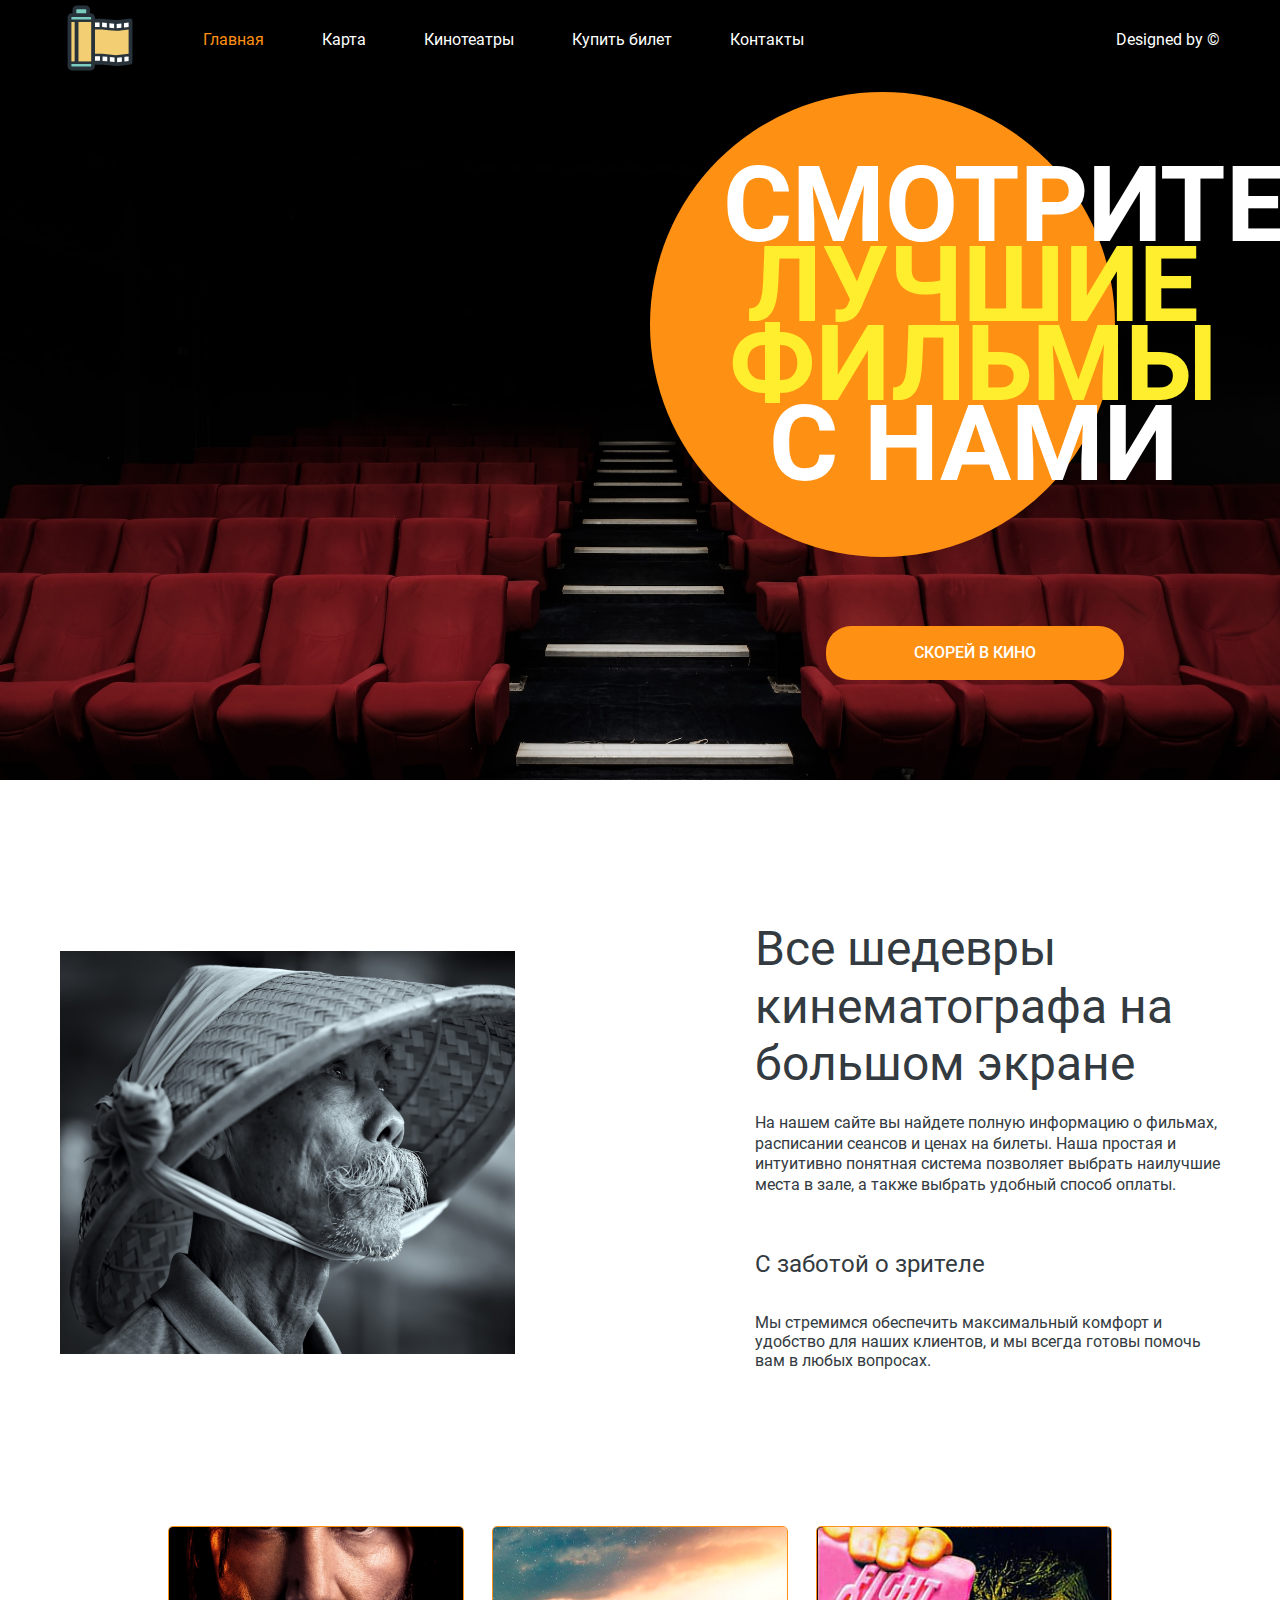
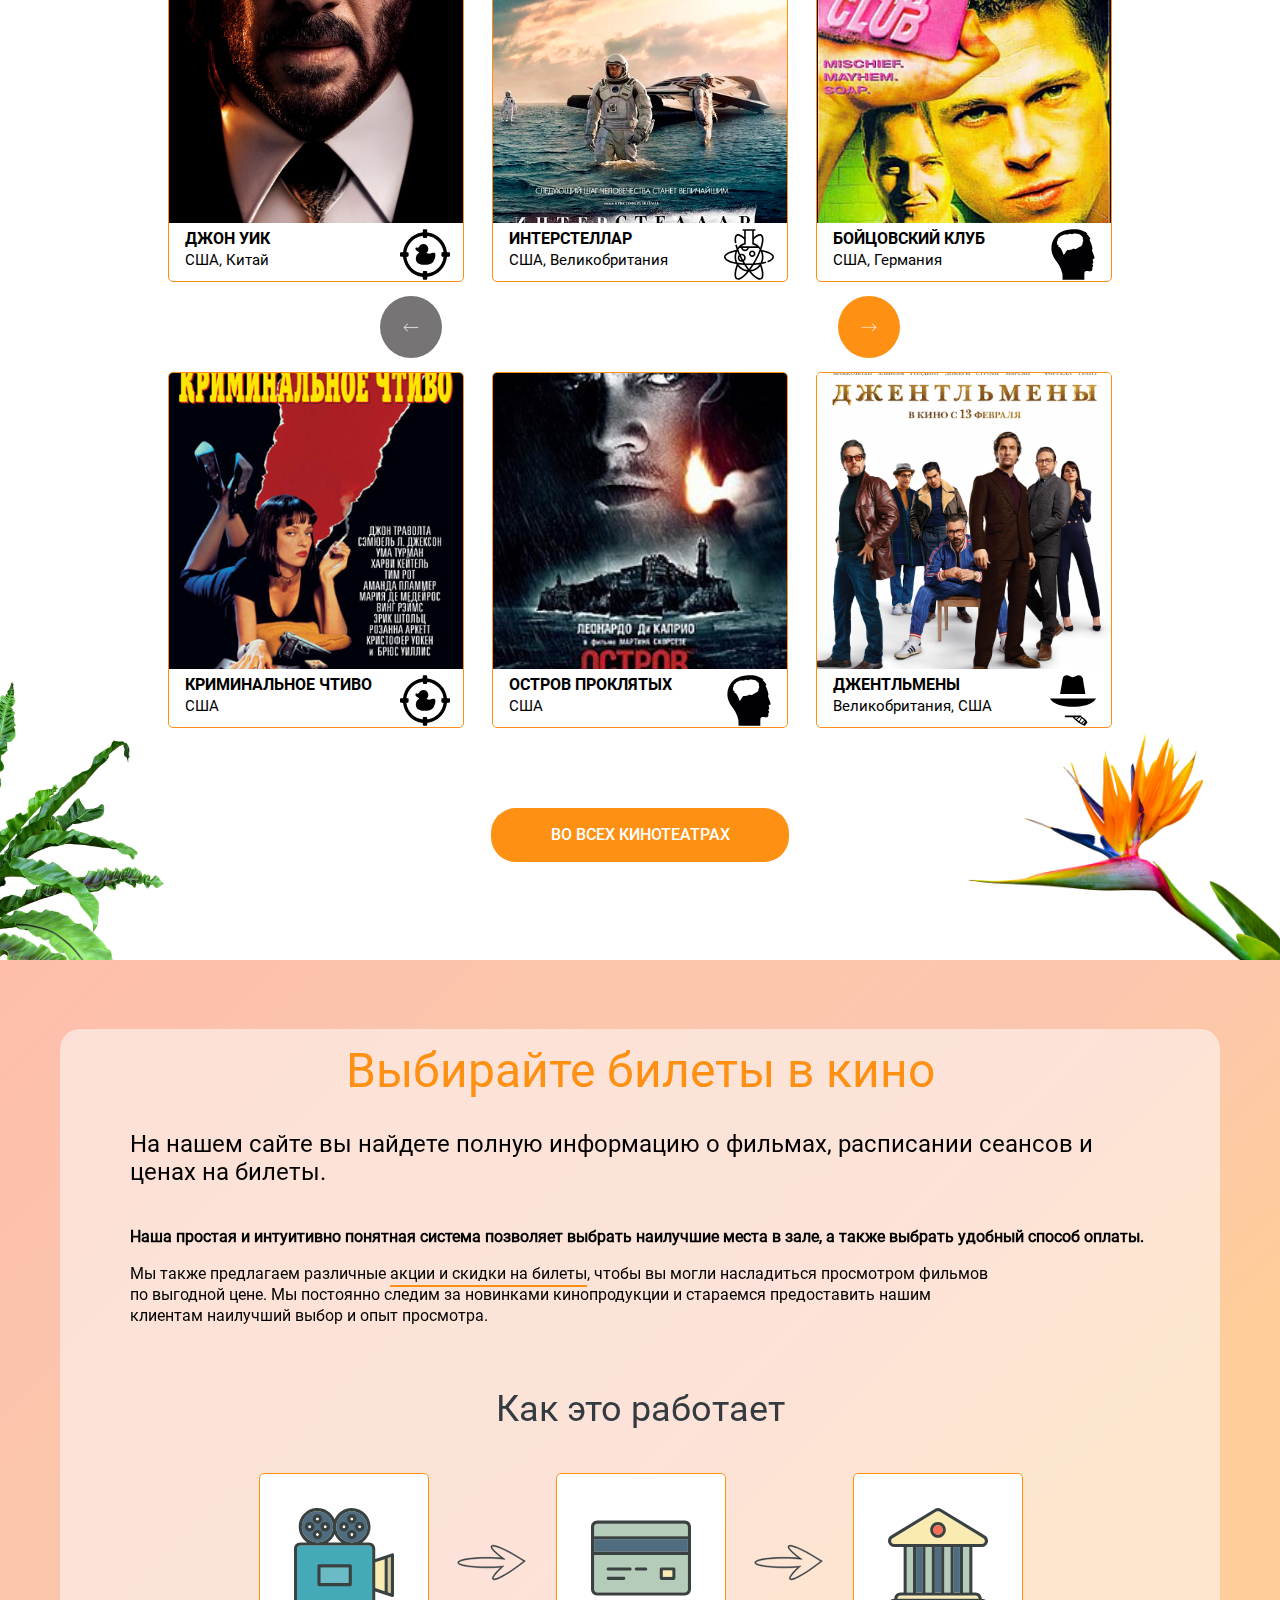
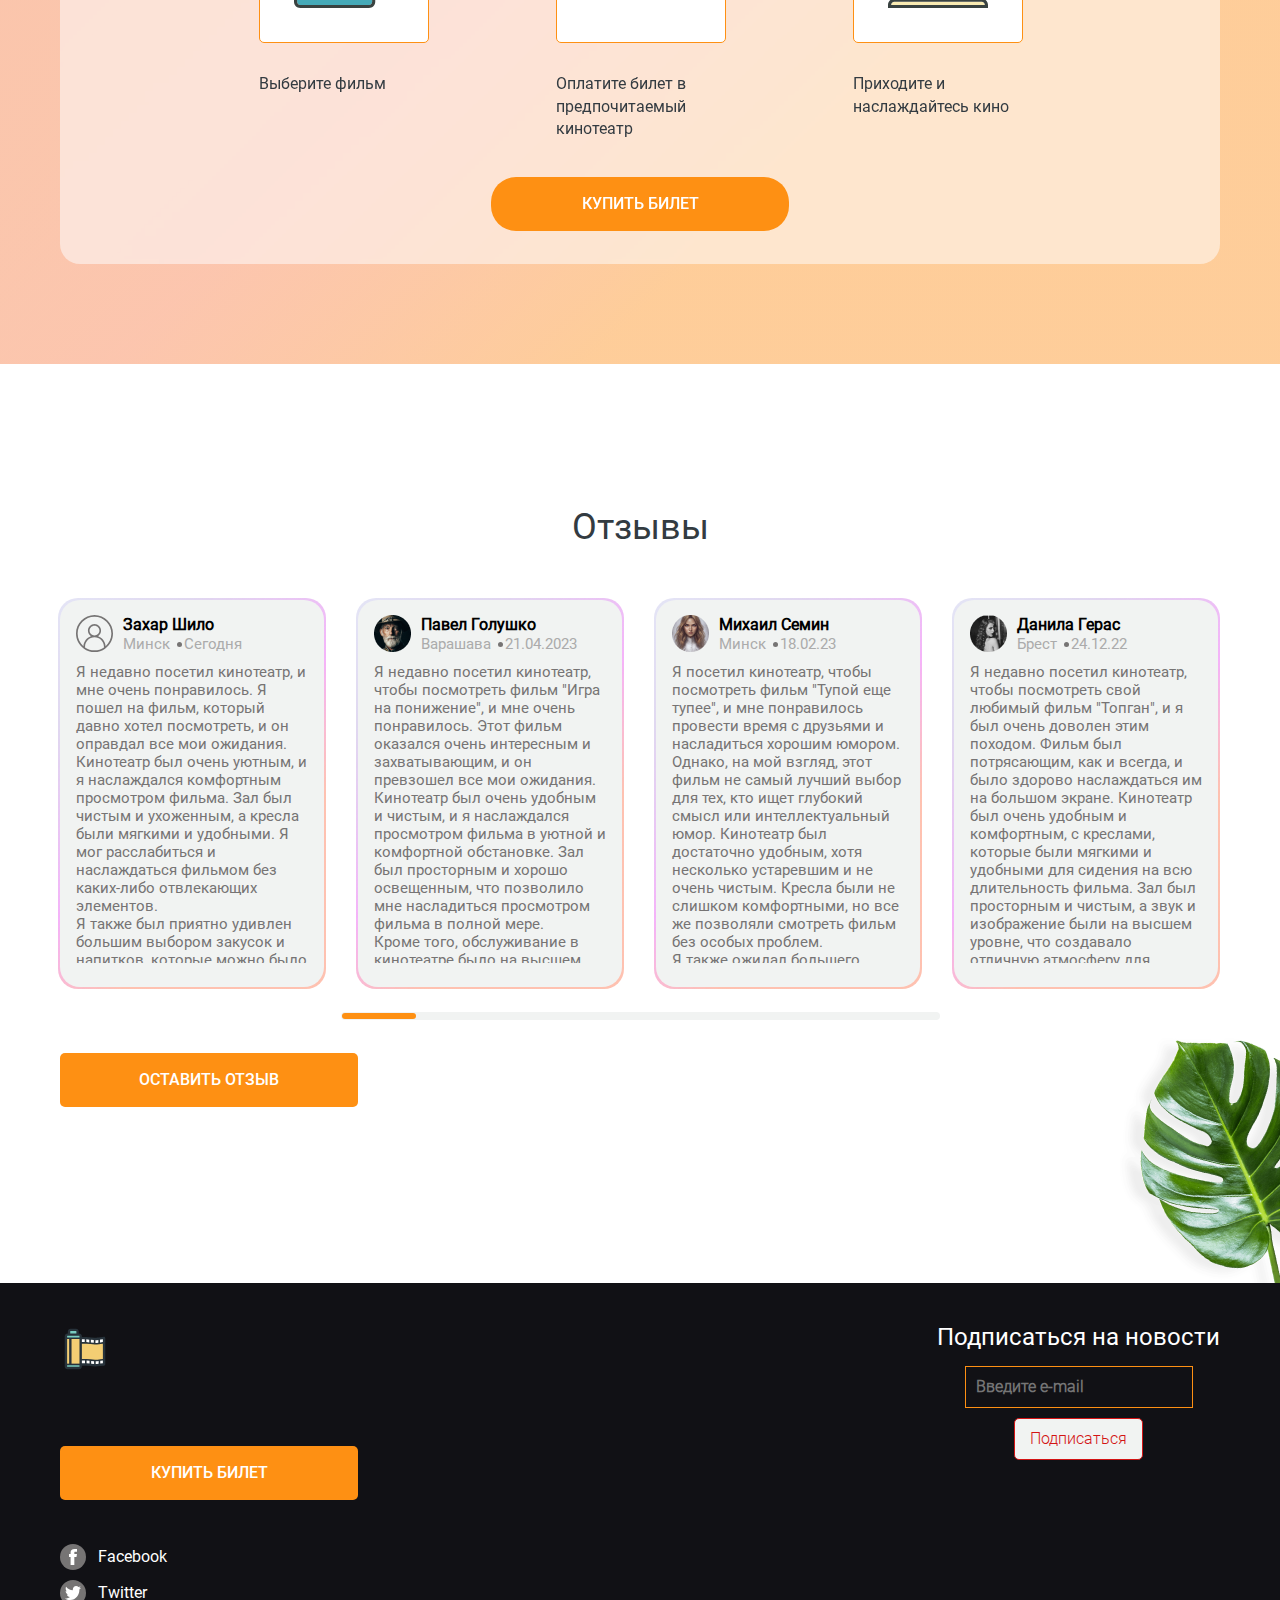
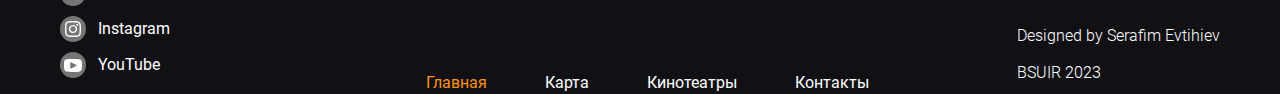
==== pages/main/index.html @ db84a5e9 "new changes" ====
<!DOCTYPE html>
<html lang="en">

<head>
  <meta charset="UTF-8" />
  <meta http-equiv="X-UA-Compatible" content="IE=edge" />
  <meta name="viewport" content="width=device-width, initial-scale=1.0" />
  <link rel="stylesheet" href="styles/styles.css" />
  <link rel="icon" href="../../assets/icons/logo-film.svg" />
  <title>Билеты Киновидеопрокат</title>
</head>

<body>
  <header class="header">
    <div class="container header-container">
      <div class="logo">
        <a href="#">
          <img src="../../assets/icons/logo-film.svg" alt="logo" class="logo-pic" />
        </a>
      </div>
      <nav class="nav nav-header">
        <ul class="nav-list">
          <li><a href="#" class="nav-link active-link">Главная</a></li>
          <li>
            <a href="https://www.google.com/maps/d/u/0/viewer?msa=0&mid=1p_DX5uzfIz5Q8N3FrCaeDAi7QuY&ll=53.34666061190815%2C-3.302197500000003&z=6"
              target="_blank" class="nav-link">Карта</a>
          </li>
          <li>
            <a href="https://www.tripadvisor.co.uk/Attractions-g186217-Activities-c48-England.html" target="_blank"
              class="nav-link">Кинотеатры</a>
          </li>
          <li><a href="../donate/donate.html" class="nav-link">Купить билет</a></li>
          <li><a href="#footer" class="nav-link">Контакты</a></li>
        </ul>
      </nav>
      <div class="overlay" hidden></div>
      <div class="dropdown-menu" hidden>
        <div class="dropdown-logo">
          <a href="#">
            <img src="../../assets/icons/logo.png" alt="logo" />
          </a>
        </div>
        <nav class="nav nav-dropdown">
          <ul class="nav-list-dropdown">
            <li><a href="#" class="nav-link active-link">Главная</a></li>
            <li>
              <a href="https://www.google.com/maps/d/u/0/viewer?msa=0&mid=1p_DX5uzfIz5Q8N3FrCaeDAi7QuY&ll=53.34666061190815%2C-3.302197500000003&z=6"
                target="_blank" class="nav-link">Карта</a>
            </li>
            <li>
              <a href="https://www.tripadvisor.co.uk/Attractions-g186217-Activities-c48-England.html" target="_blank"
                class="nav-link">Кинотеатры</a>
            </li>
            <li>
              <a href="../donate/donate.html" class="nav-link">Купить билет</a>
            </li>
            <li><a href="#footer" class="nav-link">Контакты</a></li>
          </ul>
        </nav>
      </div>
      <div class="burger-menu"></div>
      <div class="credits">Designed by ©</div>
    </div>
  </header>
  <main>
    <section class="intro-section">
      <div class="container intro-container">
        <div class="intro-block">
          <div class="intro-content">
            <div class="intro-circle"></div>
            <div class="intro-text">
              <h1 class="intro-h1">
                смотрите <span class="h1-span">лучшие фильмы</span> с нами
              </h1>
            </div>
          </div>
          <button class="button round-button watch-button">
            скорей в кино
          </button>
        </div>
      </div>
    </section>
    <section class="info-section">
      <img src="../../assets/images/backstage-flower-top-right.png" alt="flower" class="backstage-flower-top" />
      <img src="../../assets/images/backstage-flower-bot-left.png" alt="flower" class="backstage-flower-bot-l" />
      <img src="../../assets/images/backstage-flower-bot-right.png" alt="flower" class="backstage-flower-bot-r" />
      <div class="container info-container">
        <div class="backstage">
          <div class="backstage-image-block"></div>
          <div class="backstage-text-block">
            <button class="button round-button watch-button">
              скорей в кино
            </button>
            <h2 class="backstage-h2">
              Все шедевры кинематографа на большом экране
            </h2>
            <p class="backstage-text">
              На нашем сайте вы найдете полную информацию о фильмах, расписании сеансов и ценах на билеты. Наша простая
              и интуитивно понятная система позволяет выбрать наилучшие места в зале, а также выбрать удобный способ
              оплаты.
            </p>
            <h3 class="backstage-h3">С заботой о зрителе</h3>
            <p>
              Мы стремимся обеспечить максимальный комфорт и удобство для наших клиентов, и мы всегда готовы помочь вам
              в любых вопросах.
            </p>
          </div>
        </div>
        <div class="animals">
          <button class="button arrow-button arrow-left disabled" disabled>
            <img src="../../assets/icons/arrow.svg" alt="arrow" class="arrow-icon" />
          </button>
          <button class="button arrow-button arrow-right">
            <img src="../../assets/icons/arrow.svg" alt="arrow" class="arrow-icon arrow-icon-reversed" />
          </button>
          <div class="slider-wrapper">
            <div class="slider">
              <div class="animals-cards">
                <div class="animal-card">
                  <div class="card-pic-block">
                    <img src="../../assets/images/wick4.jfif" alt="pandas" class="animal-card-image" />
                  </div>
                  <div class="animal-card-content">
                    <div class="card-text">
                      <h4 class="card-h4">Джон Уик</h4>
                      <p class="card-p">США, Китай</p>
                    </div>
                    <img src="../../assets/icons/action.svg" alt="banana icon" class="card-icon" />
                  </div>
                </div>
                <div class="animal-card">
                  <div class="card-pic-block">
                    <img src="../../assets/images/inter.jpg" alt="pandas" class="animal-card-image" />
                  </div>
                  <div class="animal-card-content">
                    <div class="card-text">
                      <h4 class="card-h4">Интерстеллар</h4>
                      <p class="card-p">
                        США, Великобритания</p>
                    </div>
                    <img src="../../assets/icons/science.svg" alt="banana icon" class="card-icon" />
                  </div>
                </div>
                <div class="animal-card">
                  <div class="card-pic-block">
                    <img src="../../assets/images/fight-club.jpg" alt="pandas" class="animal-card-image" />
                  </div>
                  <div class="animal-card-content">
                    <div class="card-text">
                      <h4 class="card-h4">Бойцовский клуб</h4>
                      <p class="card-p">
                        США, Германия</p>
                    </div>
                    <img src="../../assets/icons/psychology.svg" alt="banana icon" class="card-icon" />
                  </div>
                </div>
                <div class="animal-card">
                  <div class="card-pic-block">
                    <img src="../../assets/images/pulp-fiction.jpg" alt="pandas" class="animal-card-image" />
                  </div>
                  <div class="animal-card-content">
                    <div class="card-text">
                      <h4 class="card-h4">Криминальное чтиво</h4>
                      <p class="card-p">США</p>
                    </div>
                    <img src="../../assets/icons/action.svg" alt="banana icon" class="card-icon" />
                  </div>
                </div>
                <div class="animal-card">
                  <div class="card-pic-block">
                    <img src="../../assets/images/shutter.jpg" alt="pandas" class="animal-card-image" />
                  </div>
                  <div class="animal-card-content">
                    <div class="card-text">
                      <h4 class="card-h4">Остров проклятых </h4>
                      <p class="card-p">США</p>
                    </div>
                    <img src="../../assets/icons/psychology.svg" alt="banana icon" class="card-icon" />
                  </div>
                </div>
                <div class="animal-card">
                  <div class="card-pic-block">
                    <img src="../../assets/images/gentle.jpg" alt="pandas" class="animal-card-image" />
                  </div>
                  <div class="animal-card-content">
                    <div class="card-text">
                      <h4 class="card-h4">Джентльмены</h4>
                      <p class="card-p">
                        Великобритания, США</p>
                    </div>
                    <img src="../../assets/icons/criminal.svg" alt="banana icon" class="card-icon" />
                  </div>
                </div>
              </div>
            </div>
          </div>
          <button class="button round-button">Во всех кинотеатрах</button>
        </div>
      </div>
    </section>
    <section class="friend-section">
      <div class="container friend-container">
        <div class="friend-text-block">
          <h2 class="friend-h2">Выбирайте билеты в кино</h2>
          <h3 class="friend-h4">
            На нашем сайте вы найдете полную информацию о фильмах, расписании сеансов и ценах на билеты.
          </h3>
          <p class="friend-p-bold">
            Наша простая и
            интуитивно понятная система позволяет выбрать наилучшие места в зале, а также выбрать удобный способ оплаты.
          </p>
          <p class="friend-p">
            Мы также предлагаем различные <a href="../donate/donate.html" class="fund-link"><span
                class="underline">акции и скидки на
                билеты</span></a>, чтобы вы могли насладиться просмотром фильмов по
            выгодной цене. Мы постоянно следим за новинками кинопродукции и стараемся предоставить нашим клиентам
            наилучший выбор и опыт просмотра.

          </p>
        </div>
        <div class="friend-works-block">
          <h3 class="friend-h3">Как это работает</h3>
          <div class="payment-cards">
            <div class="payment-card">
              <div class="icon-block">
                <img src="../../assets/icons/camera.svg" alt="hand" class="payment-icon" />
              </div>
              <p class="payment-card-title">Выберите фильм</p>
            </div>
            <img src="../../assets/icons/payment-arrow.svg" alt="arrow" class="payment-arrow" />
            <img src="../../assets/images/round-arrow.png" alt="arrow" class="payment-round-arrow first-arrow" />
            <div class="payment-card">
              <div class="icon-block">
                <img src="../../assets/icons/credit-card.svg" alt="hand" class="payment-icon" />
              </div>
              <p class="payment-card-title">Оплатите билет в предпочитаемый кинотеатр</p>
            </div>
            <img src="../../assets/icons/payment-arrow.svg" alt="arrow" class="payment-arrow" />
            <img src="../../assets/images/round-arrow.png" alt="arrow" class="payment-round-arrow" />
            <div class="payment-card">
              <div class="icon-block">
                <img src="../../assets/icons/cinema.svg" alt="hand" class="payment-icon" />
              </div>
              <p class="payment-card-title">
                Приходите и наслаждайтесь кино
              </p>
            </div>
          </div>
          <a href="../donate/donate.html">
            <button class="button round-button friend-button">
              Купить билет
            </button>
          </a>
        </div>
      </div>
    </section>
    <section class="testimonials-section">
      <img src="../../assets/images/leave.png" alt="leave" class="leave-bg" />
      <div class="container testimonials-container">
        <h3 class="testimonials-h3">Отзывы</h3>
        <div class="testimonials-content">
          <div class="cards-slider">
            <div class="testimonials-cards">
              <div class="testimonial-card">
                <div class="card-inner-block">
                  <div class="card-title">
                    <img src="../../assets/icons/user-icon.svg" alt="user" class="user-avatar" />
                    <div class="user-info">
                      <h4 class="user-name">Захар Шило</h4>
                      <p class="user-desc">
                        Минск
                        <span class="dot"></span>
                        Сегодня
                      </p>
                    </div>
                  </div>
                  <div class="text-block">
                    <div class="user-text">
                      <p>
                        Я недавно посетил кинотеатр, и мне очень понравилось. Я пошел на фильм, который давно хотел
                        посмотреть, и он оправдал все мои ожидания.

                        Кинотеатр был очень уютным, и я наслаждался комфортным просмотром фильма. Зал был чистым и
                        ухоженным, а кресла были мягкими и удобными. Я мог расслабиться и наслаждаться фильмом без
                        каких-либо отвлекающих элементов.
                      </p>
                      <p>
                        Я также был приятно удивлен большим выбором закусок и напитков, которые можно было купить в
                        кинотеатре. Я заказал попкорн и газировку, которые оказались очень вкусными и освежающими.

                        Кроме того, обслуживание в кинотеатре было на высшем уровне. Сотрудники были очень внимательны и
                        доброжелательны, и всегда готовы были помочь в любых вопросах.
                      </p>
                    </div>
                  </div>
                </div>
              </div>
              <div class="testimonial-card">
                <div class="card-inner-block">
                  <div class="card-title">
                    <img src="../../assets/images/user1.png" alt="user" class="user-avatar" />
                    <div class="user-info">
                      <h4 class="user-name">Павел Голушко</h4>
                      <p class="user-desc">
                        Варашава
                        <span class="dot"></span>
                        21.04.2023
                      </p>
                    </div>
                  </div>
                  <div class="text-block">
                    <div class="user-text">
                      <p>
                        Я недавно посетил кинотеатр, чтобы посмотреть фильм "Игра на понижение", и мне очень
                        понравилось. Этот фильм оказался очень интересным и захватывающим, и он превзошел все мои
                        ожидания.

                        Кинотеатр был очень удобным и чистым, и я наслаждался просмотром фильма в уютной и комфортной
                        обстановке. Зал был просторным и хорошо освещенным, что позволило мне насладиться просмотром
                        фильма в полной мере.
                      </p>
                      <p>
                        Кроме того, обслуживание в кинотеатре было на высшем уровне. Сотрудники были очень внимательны и
                        доброжелательны, и всегда готовы были помочь в любых вопросах. Мне понравилось, что в кинотеатре
                        была большая выборка закусок и напитков, которые можно было купить во время просмотра фильма.
                      </p>
                    </div>
                  </div>
                </div>
              </div>
              <div class="testimonial-card">
                <div class="card-inner-block">
                  <div class="card-title">
                    <img src="../../assets/images/user2.png" alt="user" class="user-avatar" />
                    <div class="user-info">
                      <h4 class="user-name">Михаил Семин</h4>
                      <p class="user-desc">
                        Минск
                        <span class="dot"></span>
                        18.02.23
                      </p>
                    </div>
                  </div>
                  <div class="text-block">
                    <div class="user-text">
                      <p>
                        Я посетил кинотеатр, чтобы посмотреть фильм "Тупой еще тупее", и мне понравилось провести время
                        с друзьями и насладиться хорошим юмором. Однако, на мой взгляд, этот фильм не самый лучший выбор
                        для тех, кто ищет глубокий смысл или интеллектуальный юмор.

                        Кинотеатр был достаточно удобным, хотя несколько устаревшим и не очень чистым. Кресла были не
                        слишком комфортными, но все же позволяли смотреть фильм без особых проблем.
                      </p>
                      <p>
                        Я также ожидал большего выбора закусок и напитков в кинотеатре. Несмотря на то, что был
                        доступен попкорн и газировка, они были довольно обычными и не особенно вкусными.
                      </p>
                    </div>
                  </div>
                </div>
              </div>
              <div class="testimonial-card">
                <div class="card-inner-block">
                  <div class="card-title">
                    <img src="../../assets/images/user3.png" alt="user" class="user-avatar" />
                    <div class="user-info">
                      <h4 class="user-name">Данила Герас</h4>
                      <p class="user-desc">
                        Брест
                        <span class="dot"></span>
                        24.12.22
                      </p>
                    </div>
                  </div>
                  <div class="text-block">
                    <div class="user-text">
                      <p>
                        Я недавно посетил кинотеатр, чтобы посмотреть свой любимый фильм "Топган", и я был очень доволен
                        этим походом. Фильм был потрясающим, как и всегда, и было здорово наслаждаться им на большом
                        экране.

                        Кинотеатр был очень удобным и комфортным, с креслами, которые были мягкими и удобными для
                        сидения на всю длительность фильма. Зал был просторным и чистым, а звук и изображение были на
                        высшем уровне, что создавало отличную атмосферу для наслаждения фильмом.

                        В целом, я бы с уверенностью рекомендовал этот кинотеатр для всех, кто ищет отличное место для
                        просмотра кино, особенно если вы любите классические фильмы, такие как "Топган". Я получил массу
                        удовольствия от своего похода в кинотеатр и обязательно вернусь туда снова, чтобы насладиться
                        другими классическими фильмами.
                      </p>
                    </div>
                  </div>
                </div>
              </div>
            </div>
          </div>
          <input type="range" class="scroller" min="0" max="8" step="1" value="0" />
          <button class="button button-square feedback-button">
            оставить отзыв
          </button>
        </div>
      </div>
    </section>
  </main>
  <footer class="footer" id="footer">
    <div class="container footer-container">
      <div class="left">
        <div class="logo footer-logo">
          <a href="#">
            <img src="../../assets/icons/logo-film.svg" alt="logo" class="footer-pic" />
          </a>
        </div>
        <a href="../donate/donate.html" class="footer-donate-link">
          <button class="button button-square donate-button">
            купить билет
          </button>
        </a>
        <ul class="socials-list">
          <li>
            <a href="http://facebook.com" class="socials-link">
              <div class="icon-circle">
                <img src="../../assets/icons/fb-icon.svg" alt="socials" class="socials-icon" />
              </div>
              <span>Facebook</span>
            </a>
          </li>
          <li>
            <a href="http://twitter.com" class="socials-link">
              <div class="icon-circle">
                <img src="../../assets/icons/twitter-icon.svg" alt="socials" class="socials-icon" />
              </div>
              <span>Twitter</span>
            </a>
          </li>
          <li>
            <a href="http://instagram.com" class="socials-link">
              <div class="icon-circle">
                <img src="../../assets/icons/inst-icon.svg" alt="socials" class="socials-icon" />
              </div>
              <span>Instagram</span>
            </a>
          </li>
          <li>
            <a href="http://youtube.com" class="socials-link">
              <div class="icon-circle">
                <img src="../../assets/icons/yt-icon.svg" alt="socials" class="socials-icon" />
              </div>
              <span>YouTube</span>
            </a>
          </li>
        </ul>
      </div>
      <div class="center">
        <nav class="nav nav-footer">
          <ul class="nav-list nav-list-footer">
            <li><a href="#" class="nav-link active-link">Главная</a></li>
            <li><a href="#" class="nav-link">Карта</a></li>
            <li><a href="#" class="nav-link">Кинотеатры</a></li>
            <li><a href="#" class="nav-link">Контакты</a></li>
          </ul>
        </nav>
      </div>
      <div class="right">
        <div class="subscribe">
          <h3 class="subscribe-h3">Подписаться на новости</h3>
          <div class="form">
            <input type="email" class="subscribe-input" placeholder="Введите e-mail" />
            <button class="button button-square submit-button form-mistake">
              Подписаться
            </button>
          </div>
        </div>
        <div class="designed-by">
          <p>Designed by Serafim Evtihiev</p>
          <p>BSUIR 2023</p>
        </div>
      </div>
    </div>
  </footer>
  <script src="scripts/dropdownMenu.js"></script>
  <script src="scripts/slider.js"></script>
  <script src="scripts/rangeSlider.js"></script>
  <script src="scripts/popupWindow.js"></script>
</body>

</html>
---- pages/main/styles/styles.css ----
@font-face {
  font-family: r-regular;
  src: url("../../../assets/fonts/Roboto-Regular.ttf"); }
@font-face {
  font-family: r-bold;
  src: url("../../../assets/fonts/Roboto-Bold.ttf"); }
@font-face {
  font-family: r-medium;
  src: url("../../../assets/fonts/Roboto-Medium.ttf"); }
@font-face {
  font-family: r-light;
  src: url("../../../assets/fonts/Roboto-Light.ttf"); }
html,
body {
  scroll-behavior: smooth;
  margin: 0; }

.lock {
  overflow-y: hidden; }

.container {
  max-width: 1160px;
  margin: 0 auto; }

.button {
  text-transform: uppercase;
  background-color: #fe9013;
  font-family: r-medium;
  font-size: 16px;
  line-height: 140%;
  font-weight: 500;
  color: #ffffff;
  border: none;
  transition: 0.5s ease; }
  .button:hover {
    background-color: #e47209;
    cursor: pointer; }
  .button:active {
    background-color: #4b9200; }

.round-button,
.button-square {
  width: 298px;
  height: 54px;
  border-radius: 25px; }

.arrow-button {
  border-radius: 50%;
  width: 62px;
  height: 62px;
  position: absolute;
  z-index: 80; }

.button-square {
  border-radius: 5px; }

.arrow-button:disabled {
  background-color: #767474; }

.header {
  background-color: #000000;
  height: 80px;
  width: 100%; }

.header-container {
  height: 100%;
  display: flex;
  align-items: center; }

.nav {
  flex: 1; }

.nav-list {
  display: flex;
  list-style: none;
  margin: 0;
  gap: 58px;
  white-space: nowrap;
  padding-left: 63px; }

.nav-link,
.credits {
  display: block;
  color: #ffffff;
  font-family: r-regular;
  text-decoration: none;
  font-size: 16px;
  font-weight: 500;
  line-height: 140%;
  transition: 0.5s ease; }
  .nav-link:hover,
  .credits:hover {
    color: #fe9013;
    cursor: pointer; }

.active-link {
  color: #fe9013 !important; }

.logo .logo-pic {
  width: 80px; }
.logo:hover {
  filter: invert(61%) sepia(22%) saturate(2347%) hue-rotate(350deg) brightness(101%) contrast(99%); }

.overlay {
  position: absolute;
  z-index: 100;
  top: 0;
  left: 0;
  width: 100vw;
  height: 100vh;
  background-color: #f1f3f2;
  opacity: 0.9; }

.dropdown-menu {
  position: absolute;
  top: 0;
  left: 0;
  z-index: 200;
  height: 300px;
  width: 100%;
  background-color: #ffffff;
  opacity: 1;
  padding: 10px; }

.nav-dropdown {
  margin-top: 30px;
  width: 30%; }

.nav-list-dropdown {
  list-style: none;
  padding: 0; }
  .nav-list-dropdown li {
    margin-top: 15px; }
  .nav-list-dropdown .nav-link {
    color: #333b41;
    font-family: r-regular;
    font-weight: 400;
    font-size: 16px;
    line-height: 140%; }
    .nav-list-dropdown .nav-link:hover {
      color: #fe9013; }

.dropdown-logo {
  filter: invert(61%) sepia(22%) saturate(2347%) hue-rotate(350deg) brightness(101%) contrast(99%);
  width: 30%; }

.burger-menu {
  display: none;
  background: transparent;
  z-index: 300;
  position: relative;
  height: 22px;
  width: 30px; }
  .burger-menu:before, .burger-menu:after {
    background: #ffffff;
    backface-visibility: hidden;
    content: "";
    height: 2px;
    left: 0;
    transition: 0.75s;
    width: 30px; }
  .burger-menu:before {
    box-shadow: #ffffff 0 10px 0 0;
    position: absolute;
    top: 0; }
  .burger-menu:after {
    position: absolute;
    top: calc(100% - 2px); }
  .burger-menu:hover {
    cursor: pointer; }

.cross:before {
  box-shadow: transparent 0 0 0 0;
  top: 50%;
  transform: rotate(225deg);
  background: #fe9013; }
.cross:after {
  top: 50%;
  transform: rotate(315deg);
  background: #fe9013; }

.intro-section {
  background-image: url("../../../assets/images/film-bg.jpg");
  background-repeat: no-repeat;
  background-size: cover;
  background-position: center; }

.intro-container {
  height: 700px;
  display: flex;
  justify-content: flex-end; }

.intro-h1 {
  font-family: r-bold;
  font-size: 106px;
  font-weight: 700;
  line-height: 75%;
  color: #ffffff;
  margin: 0; }

.intro-block {
  margin-top: 12px;
  margin-right: 96px; }

.intro-content {
  position: relative; }

.intro-circle {
  width: 465px;
  height: 465px;
  border-radius: 50%;
  background-color: #fe9013; }

.intro-text {
  position: absolute;
  top: 74px;
  left: 73px;
  max-width: 500px;
  text-align: center;
  text-transform: uppercase; }

.h1-span {
  color: #ffee2e; }

.watch-button {
  margin-top: 69px;
  margin-left: 176px; }

.info-section {
  min-height: 1830px;
  position: relative; }

.info-container {
  padding-top: 140px; }

.backstage-flower-top {
  position: absolute;
  top: 10px;
  right: 0; }

.backstage-flower-bot-l {
  position: absolute;
  bottom: 0;
  left: 0; }

.backstage-flower-bot-r {
  position: absolute;
  bottom: 0;
  right: 0; }

.backstage {
  display: flex;
  justify-content: space-between;
  align-items: center; }

.backstage-image-block {
  width: 609px;
  height: 403px;
  background-image: url(../../../assets/images/backstage-image.jpg); }

.backstage-text-block {
  max-width: 465px;
  color: #333b41;
  font-weight: 400;
  font-family: r-regular; }
  .backstage-text-block h2, .backstage-text-block h3 {
    font-weight: 400; }
  .backstage-text-block .button {
    display: none; }

.backstage-h2 {
  line-height: 120%;
  font-size: 48px;
  margin-bottom: 20px;
  margin-top: 0; }

.backstage-h3 {
  font-size: 24px;
  line-height: 120%;
  margin-top: 54px;
  margin-bottom: 34px; }

.backstage-text {
  font-size: 16px;
  line-height: 140%; }
  .backstage-text:first-of-type {
    line-height: 130%; }

.animals {
  margin-top: 180px;
  display: flex;
  flex-direction: column;
  align-items: center;
  gap: 80px;
  position: relative; }

.arrow-icon {
  width: 16px; }

.arrow-left {
  top: 404px;
  left: 0;
  margin-left: -82px; }

.arrow-right {
  top: 404px;
  right: 0;
  margin-right: -82px; }

.arrow-icon-reversed {
  transform: rotate(180deg); }

.slider-wrapper {
  width: 1160px;
  overflow: hidden;
  height: 874px; }

.slider {
  display: flex;
  transition: ease 1s;
  gap: 50px; }

.animals-cards {
  display: grid;
  grid-template-columns: repeat(3, 366px);
  grid-template-rows: repeat(2, 426px);
  gap: 20px 30px; }

.animal-card {
  width: 366px;
  height: 426px;
  border: 1px solid #fe9013;
  border-radius: 5px;
  overflow: hidden;
  display: flex;
  flex-direction: column; }

.card-pic-block {
  height: 85%;
  overflow: hidden;
  display: flex;
  align-items: center;
  justify-content: center; }

.animal-card-image {
  width: 294px; }

.animal-card-content {
  display: flex;
  justify-content: space-between;
  margin: 5px 13px auto 16px;
  height: 15%; }

.card-text {
  font-family: r-regular;
  color: #000000; }

.card-h4 {
  text-transform: uppercase;
  font-size: 16px;
  font-weight: 500;
  line-height: 140%;
  margin: 0;
  font-family: r-bold; }

.card-p {
  margin: 0;
  font-size: 15px;
  font-weight: 300;
  line-height: 120%; }

.card-icon {
  width: 50px; }

.friend-section {
  min-height: 1004px;
  background: linear-gradient(315.75deg, rgba(254, 210, 144, 0.7) 30.06%, #febdab 100.95%, rgba(254, 210, 144, 0.7) 106.36%), linear-gradient(315.75deg, rgba(254, 189, 171, 0.74) 30.06%, rgba(243, 169, 248, 0.66) 50.74%, #e0d8f0 80.49%, #eaf7fe 127.9%, #eaf7fe 149.54%), linear-gradient(315.75deg, rgba(254, 189, 171, 0.74) 30.06%, rgba(243, 169, 248, 0.66) 50.74%, #e0d8f0 80.49%, #eaf7fe 127.9%, #eaf7fe 149.54%);
  padding-top: 69px;
  box-sizing: border-box; }

.friend-container {
  height: 835px;
  background: rgba(253, 253, 255, 0.52);
  backdrop-filter: blur(2px);
  border-radius: 20px; }

.friend-text-block {
  padding: 13px 70px 0;
  font-family: r-regular; }

.friend-h2 {
  text-align: center;
  color: #fe9013;
  font-weight: 400;
  font-size: 48px;
  line-height: 120%;
  margin: 0; }

.friend-h3 {
  color: #333b41;
  font-size: 36px;
  line-height: 130%;
  font-weight: 500;
  text-align: center;
  margin-top: 0;
  margin-bottom: 40px; }

.friend-h4 {
  color: #000000;
  font-size: 24px;
  line-height: 120%;
  font-weight: 400;
  margin-top: 30px; }

.friend-p {
  font-weight: 400;
  font-size: 16px;
  line-height: 130%;
  margin-top: 10px;
  max-width: 863px; }

.friend-p-bold {
  font-weight: 600;
  font-size: 16px;
  line-height: 130%;
  margin-top: 40px; }

.fund-link {
  text-decoration: none;
  color: #000000; }

.underline {
  text-decoration: none;
  position: relative; }

.underline:after {
  position: absolute;
  content: "";
  height: 2px;
  bottom: -4px;
  margin: 0 auto;
  left: 0;
  right: 0;
  width: 100%;
  background: #fe9013; }

.friend-works-block {
  font-family: r-regular;
  margin-top: 60px;
  display: flex;
  flex-direction: column;
  align-items: center; }

.payment-cards {
  display: flex;
  gap: 30px;
  max-width: 764px;
  justify-content: space-between;
  position: relative; }

.payment-card {
  width: 168px;
  height: 244px; }

.icon-block {
  width: 168px;
  height: 168px;
  background-color: #ffffff;
  border: 1px solid #fe9013;
  border-radius: 5px;
  display: flex;
  align-items: center;
  justify-content: center; }

.payment-icon {
  width: 100px; }

.payment-card-title {
  font-family: r-regular;
  font-size: 16px;
  font-weight: 400;
  line-height: 140%;
  color: #333b41;
  margin-top: 30px; }

.payment-arrow {
  width: 69px;
  margin-top: -65px; }

.payment-round-arrow {
  display: none;
  position: absolute;
  top: -12px; }
  .payment-round-arrow:last-of-type {
    left: 348px; }

.first-arrow {
  left: 137px; }

.friend-button {
  margin-top: 60px; }

.testimonials-section {
  min-height: 919px;
  box-sizing: border-box;
  position: relative;
  overflow: hidden; }

.leave-bg {
  position: absolute;
  bottom: -125px;
  right: 0; }

.testimonials-h3 {
  font-family: r-regular;
  font-size: 36px;
  font-weight: 500;
  line-height: 130%;
  color: #333b41;
  text-align: center;
  margin: 0;
  padding-top: 140px; }

.testimonials-content {
  margin-top: 47px;
  display: flex;
  flex-direction: column;
  align-items: center; }

.testimonials-cards {
  display: flex;
  gap: 30px;
  position: absolute;
  transition: 1s ease; }

.testimonial-card {
  width: 268px;
  height: 391px;
  background: linear-gradient(315.75deg, rgba(254, 189, 171, 0.74) 30.06%, rgba(243, 169, 248, 0.66) 50.74%, #e0d8f0 80.49%, #eaf7fe 127.9%, #eaf7fe 149.54%), linear-gradient(315.75deg, rgba(254, 189, 171, 0.74) 30.06%, rgba(243, 169, 248, 0.66) 50.74%, #e0d8f0 80.49%, #eaf7fe 127.9%, #eaf7fe 149.54%);
  border-radius: 20px;
  padding: 2px;
  box-sizing: border-box; }

.popup-card {
  width: 268px !important;
  height: 391px !important;
  margin: 0 auto;
  position: absolute;
  top: 300%;
  left: 50%;
  transform: translateY(-50%);
  transform: translateX(-50%);
  z-index: 200; }
  .popup-card:before, .popup-card:after {
    background: #fe9013;
    content: "";
    height: 2px;
    top: -20px;
    right: 0;
    width: 30px; }
  .popup-card:before {
    position: absolute;
    transform: rotate(225deg); }
  .popup-card:after {
    position: absolute;
    transform: rotate(315deg); }
  .popup-card:hover {
    cursor: pointer; }

.popup-card-colored {
  background-color: #f1f3f2 !important; }

.card-inner-block {
  background-color: #f1f3f2;
  width: 100%;
  height: 100%;
  border-radius: 20px;
  box-sizing: border-box; }

.text-block {
  width: 100%;
  height: 80%;
  overflow: scroll; }

.card-title {
  display: flex;
  gap: 10px;
  padding-left: 16px;
  padding-top: 15px; }

.user-avatar {
  width: 37px;
  height: 37px; }

.user-name {
  margin: 0;
  font-weight: 600;
  font-size: 16px;
  line-height: 120%;
  color: #000000;
  font-family: r-regular; }

.user-desc {
  font-weight: 300;
  font-size: 15px;
  line-height: 120%;
  font-family: r-regular;
  color: #ababab;
  margin-top: 1px;
  margin-bottom: 0; }

.dot {
  text-decoration: none;
  position: relative;
  padding: 0 5px; }

.dot::after {
  position: absolute;
  content: "";
  height: 5px;
  width: 5px;
  top: 7px;
  border-radius: 50%;
  margin: 0 auto;
  left: 0;
  right: 0;
  background: #767474; }

.user-text {
  margin: 10px 15px auto 16px;
  font-family: r-regular;
  font-weight: 300;
  font-size: 15px;
  line-height: 120%;
  color: #767474; }
  .user-text p {
    margin: 0; }

.scroller {
  margin-top: 21px;
  width: 599px;
  height: 8px;
  box-sizing: border-box;
  background: #f1f3f2;
  padding: 1px;
  border-radius: 5px;
  display: block;
  -webkit-appearance: none; }
  .scroller::-webkit-slider-thumb {
    -webkit-appearance: none;
    background-color: #fe9013;
    width: 12.5%;
    height: 6px;
    border-radius: 5px;
    cursor: pointer;
    transition: 0.5s ease-in-out; }
  .scroller::-webkit-slider-thumb:active {
    transform: scale(1.5); }

.cards-slider {
  width: 1164px;
  height: 393px;
  overflow: hidden;
  position: relative; }

.feedback-button {
  align-self: flex-start;
  margin-top: 31px; }

.footer {
  max-height: 443px;
  background-color: #111115; }

.footer-container {
  display: flex;
  justify-content: space-between; }

.footer-logo {
  margin-top: 41px; }
  .footer-logo .footer-pic {
    width: 50px; }

.socials-list {
  margin-top: 44px;
  padding-left: 0;
  list-style: none; }
  .socials-list li {
    margin-bottom: 10px; }

.icon-circle {
  background-color: #767474;
  width: 26px;
  height: 26px;
  border-radius: 50%;
  display: flex;
  align-items: center;
  justify-content: center;
  margin-right: 12px; }

.socials-link {
  text-decoration: none;
  font-family: r-regular;
  color: #ffffff;
  font-size: 16px;
  font-weight: 400;
  line-height: 140%;
  display: flex;
  align-items: center;
  transition: 0.5s ease; }
  .socials-link:hover {
    color: #fe9013; }

.donate-button {
  margin-top: 68px; }

.center {
  display: flex;
  align-items: flex-end; }

.nav-list-footer {
  padding: 0; }

.right {
  display: flex;
  flex-direction: column;
  justify-content: space-between; }

.subscribe {
  justify-self: flex-start; }

.subscribe {
  display: flex;
  flex-direction: column;
  font-family: r-regular; }

.subscribe-h3 {
  color: #ffffff;
  font-weight: 400;
  font-size: 24px;
  line-height: 120%;
  margin-bottom: 14px;
  margin-top: 40px; }

.form {
  display: flex;
  flex-direction: column;
  align-items: center;
  gap: 10px; }

.submit-button {
  width: 129px;
  height: 42px;
  border: 1px solid #333b41;
  background-color: #f1f3f2;
  color: #000000;
  text-transform: capitalize;
  font-weight: 500;
  font-family: r-light; }
  .submit-button:active {
    border-color: #4b9200;
    color: #4b9200; }
  .submit-button:hover {
    background-color: #f1f3f2; }

.form-mistake {
  border-color: #d31414;
  color: #d31414; }

.subscribe-input {
  background: transparent;
  border-style: none;
  border: 1px solid #fe9013;
  width: 228px;
  height: 42px;
  font-family: r-light;
  font-size: 16px;
  line-height: 140%;
  color: #bdbdbd;
  font-weight: 700;
  padding: 10px;
  box-sizing: border-box; }

.designed-by {
  align-self: flex-end;
  font-family: r-light;
  color: #ffffff;
  font-weight: 100;
  font-size: 16px;
  line-height: 130%; }
  .designed-by p {
    margin-bottom: 10px; }

@media (max-width: 1520px) {
  .backstage-flower-top {
    display: none; }

  .backstage-flower-bot-l {
    width: 220px; }

  .backstage-flower-bot-r {
    width: 330px; } }
@media (max-width: 1490px) {
  .info-section {
    min-height: 1780px;
    overflow: hidden; }

  .backstage-flower-bot-l {
    width: 180px; }

  .slider-wrapper {
    width: 944px;
    overflow: hidden;
    height: 802px; }

  .animals {
    margin-top: 140px; }

  .animals-cards {
    gap: 92px 30px;
    grid-template-columns: repeat(3, 294px);
    grid-template-rows: repeat(2, 354px); }

  .animal-card {
    width: 294px;
    height: 354px; }

  .arrow-left,
  .arrow-right {
    top: 370px;
    margin: 0; }

  .arrow-left {
    left: 320px; }

  .arrow-right {
    right: 320px; } }
@media (max-width: 1420px) {
  .image-block {
    width: 455px;
    height: 408px;
    overflow: hidden; }

  .backstage-image-block {
    width: 455px; } }
@media (max-width: 1220px) {
  .container {
    max-width: 940px; }

  .header-container {
    margin: auto 30px; }

  .friend-container {
    min-height: 796px;
    max-width: 940px; }

  .friend-h4 {
    margin-top: 20px; }

  .friend-p-bold {
    margin-top: 20px; }

  .friend-works-block {
    margin-top: 40px; }

  .cards-slider {
    width: 941px;
    height: 393px; }

  .testimonial-card:nth-child(4) {
    display: none; }

  .testimonial-card {
    width: 293px; }

  .feedback-button {
    margin-top: 50px; } }
@media (max-width: 1120px) {
  .footer-donate-link {
    position: absolute; }

  .socials-list {
    margin-top: 166px; }

  .nav-list-footer {
    margin-bottom: 10px;
    gap: 48px; }

  .subscribe {
    position: absolute;
    right: 30px; }

  .designed-by {
    margin-top: 328px; } }
@media (max-width: 1000px) {
  .intro-h1 {
    font-size: 85px; }

  .intro-container {
    height: 570px; }

  .intro-circle {
    width: 367px;
    height: 367px; }

  .intro-text {
    top: 56px;
    left: 46px; }

  .intro-block {
    margin-right: 137px; }

  .watch-button {
    margin-top: 69px;
    margin-left: 94px; }

  .backstage-flower-bot-l {
    width: 130px; }

  .backstage-flower-bot-r {
    width: 260px; }

  .scroller {
    width: 390px; } }
@media (max-width: 980px) {
  .container {
    max-width: 600px;
    margin: 0 auto; }

  .header {
    position: fixed;
    z-index: 90; }

  .nav-header {
    display: none; }

  .credits {
    display: none; }

  .burger-menu {
    display: block; }

  .header-container {
    justify-content: space-between;
    padding: 0 30px; }

  .intro-container {
    padding-top: 80px; }

  .info-section {
    min-height: 1540px; }

  .info-container {
    padding-top: 60px; }

  .backstage-image-block {
    display: none; }

  .backstage-flower-top {
    display: block;
    width: 140px;
    top: 30px; }

  .backstage-h3 {
    margin-top: 30px;
    margin-bottom: 20px; }

  .slider-wrapper {
    width: 601px;
    overflow: hidden;
    height: 758px; }

  .animals {
    overflow: hidden;
    gap: 60px; }

  .arrow-left,
  .arrow-right {
    top: 347px; }

  .arrow-left {
    left: 225px; }

  .arrow-right {
    right: 225px; }

  .animals-cards {
    align-self: flex-start;
    grid-template-columns: repeat(3, 285px);
    grid-template-rows: repeat(2, 332px);
    gap: 92px 28px; }

  .animal-card {
    width: 285px;
    height: 332px; }

  .animal-card-content {
    margin: 3px 13px auto 12px; }

  .card-h4 {
    font-size: 13px; }

  .card-p {
    font-size: 12px; }

  .card-icon {
    width: 25px; }

  .friend-section {
    padding-top: 19px;
    min-height: 840px; }

  .friend-container {
    max-width: 640px;
    height: 741px; }

  .friend-text-block {
    padding: 10px 20px 0 20px; }

  .friend-h2 {
    font-size: 42px; }

  .friend-h3 {
    font-size: 22px; }

  .payment-cards {
    gap: 42px; }

  .payment-arrow {
    display: none; }

  .payment-round-arrow {
    display: block; }

  .friend-button {
    margin-top: 40px; }

  .testimonials-section {
    min-height: 720px; }

  .leave-bg {
    width: 170px; }

  .testimonials-h3 {
    padding-top: 60px; }

  .testimonials-content {
    margin-top: 30px; }

  .cards-slider {
    width: 602px;
    height: 389px; }

  .testimonials-cards {
    flex-direction: column; }

  .testimonial-card {
    width: 100%;
    height: 109px; }

  .card-inner-block {
    overflow: hidden; }

  .card-title {
    padding-top: 10px; }

  .user-text {
    line-height: 146%; }

  .scroller {
    display: none; }

  .footer {
    max-height: 282px; }

  .footer-container {
    flex-wrap: wrap; }

  .left {
    display: flex;
    width: 100%;
    justify-content: space-between;
    margin-top: 12px; }

  .footer-logo {
    margin: 0; }

  .socials-list {
    margin: 0; }
    .socials-list li {
      margin-bottom: 20px; }

  .donate-button {
    margin-top: 125px; }

  .nav-list-footer {
    gap: 10px; }

  .center {
    width: 50%; }

  .right {
    width: 50%; }

  .feedback-button {
    align-self: center; }

  .subscribe {
    display: none; }

  .socials-link span {
    display: none; }

  .designed-by {
    margin: 0; } }
@media (max-width: 820px) {
  .header {
    height: 70px; }

  .intro-container {
    height: 353px; }

  .intro-block {
    flex: 1;
    display: flex;
    flex-direction: column; }

  .intro-content {
    align-self: flex-end;
    margin-right: -80px; }

  .intro-text {
    max-width: 255px;
    top: 36px;
    left: 36px; }

  .intro-circle {
    width: 237px;
    height: 237px; }

  .intro-h1 {
    font-size: 55px; }

  .watch-button {
    margin-top: 0;
    margin-left: 0; } }
@media (max-width: 630px) {
  .container {
    max-width: 300px; }

  .header {
    height: 45px;
    z-index: 90; }

  .logo .logo-pic {
    width: 45px; }

  .intro-container {
    height: 186px; }

  .intro-block .button {
    display: none; }

  .intro-content {
    margin-right: -95px; }

  .intro-text {
    max-width: 128px;
    top: 19px;
    left: 19px; }

  .intro-h1 {
    font-size: 28px; }

  .intro-circle {
    width: 119px;
    height: 119px; }

  .info-section {
    height: 2050px; }

  .info-container {
    padding-top: 20px; }

  .backstage-flower-top {
    width: 60px;
    top: 65px;
    right: -25px; }

  .backstage-text-block .button {
    display: block; }

  .backstage-h2 {
    font-size: 24px;
    margin-top: 20px; }

  .slider-wrapper {
    width: auto;
    height: auto; }

  .animals {
    margin-top: 20px;
    gap: 36px; }
    .animals .arrow-button {
      display: none; }

  .animals-cards {
    grid-template-columns: 287px;
    grid-template-rows: repeat(4, 332px);
    max-height: 1390px;
    overflow: hidden;
    row-gap: 20px; }

  .backstage-flower-bot-l {
    width: 80px; }

  .backstage-flower-bot-r {
    width: 190px; }

  .friend-section {
    height: 1102px; }

  .friend-container {
    height: 1062px; }

  .friend-h2 {
    font-size: 24px; }

  .friend-h3 {
    margin-bottom: 20px; }

  .friend-h4 {
    font-size: 18px;
    margin-top: 10px; }

  .friend-p {
    display: none; }

  .friend-p-bold {
    display: none; }

  .friend-works-block {
    margin-top: 20px; }

  .payment-cards {
    flex-direction: column;
    gap: 10px; }

  .payment-card-title {
    margin-top: 10px; }

  .payment-round-arrow {
    transform: rotate(90deg);
    left: 126px; }
    .payment-round-arrow:last-of-type {
      top: 450px;
      left: 126px; }

  .first-arrow {
    top: 198px; }

  .testimonials-section {
    min-height: 645px; }

  .cards-slider {
    width: 302px;
    height: 389px; }

  .testimonials-h3 {
    padding-top: 30px; }

  .feedback-button {
    margin-top: 30px; }

  .leave-bg {
    width: 125px; }

  .footer {
    max-height: 335px; }

  .footer-container {
    flex-direction: column; }

  .left {
    flex-direction: column;
    gap: 20px; }

  .footer-logo {
    margin: 0 auto; }

  .socials-list {
    display: flex;
    gap: 30px;
    justify-content: center; }

  .center {
    width: 100%;
    order: 1;
    margin-top: 20px; }

  .right {
    width: 100%;
    margin-top: 70px; }

  .designed-by {
    font-size: 15px; } }

/*# sourceMappingURL=styles.css.map */
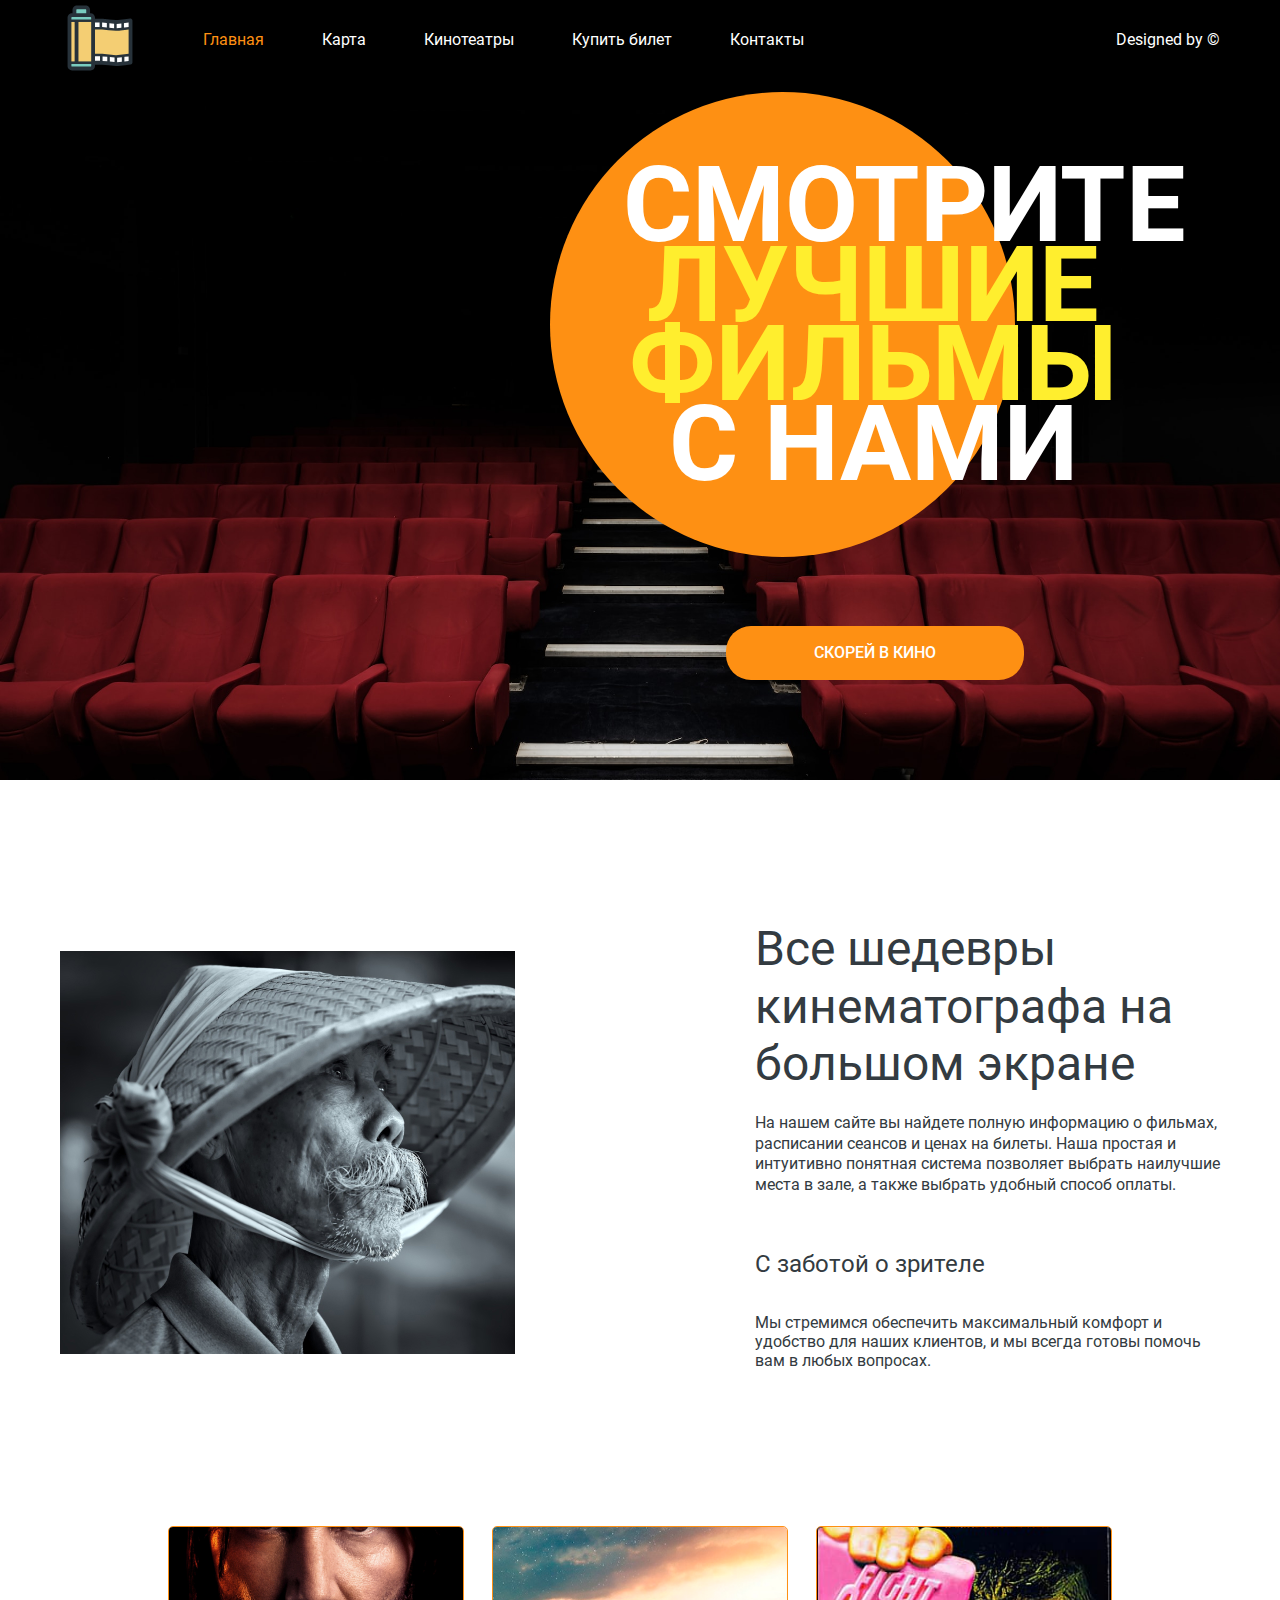
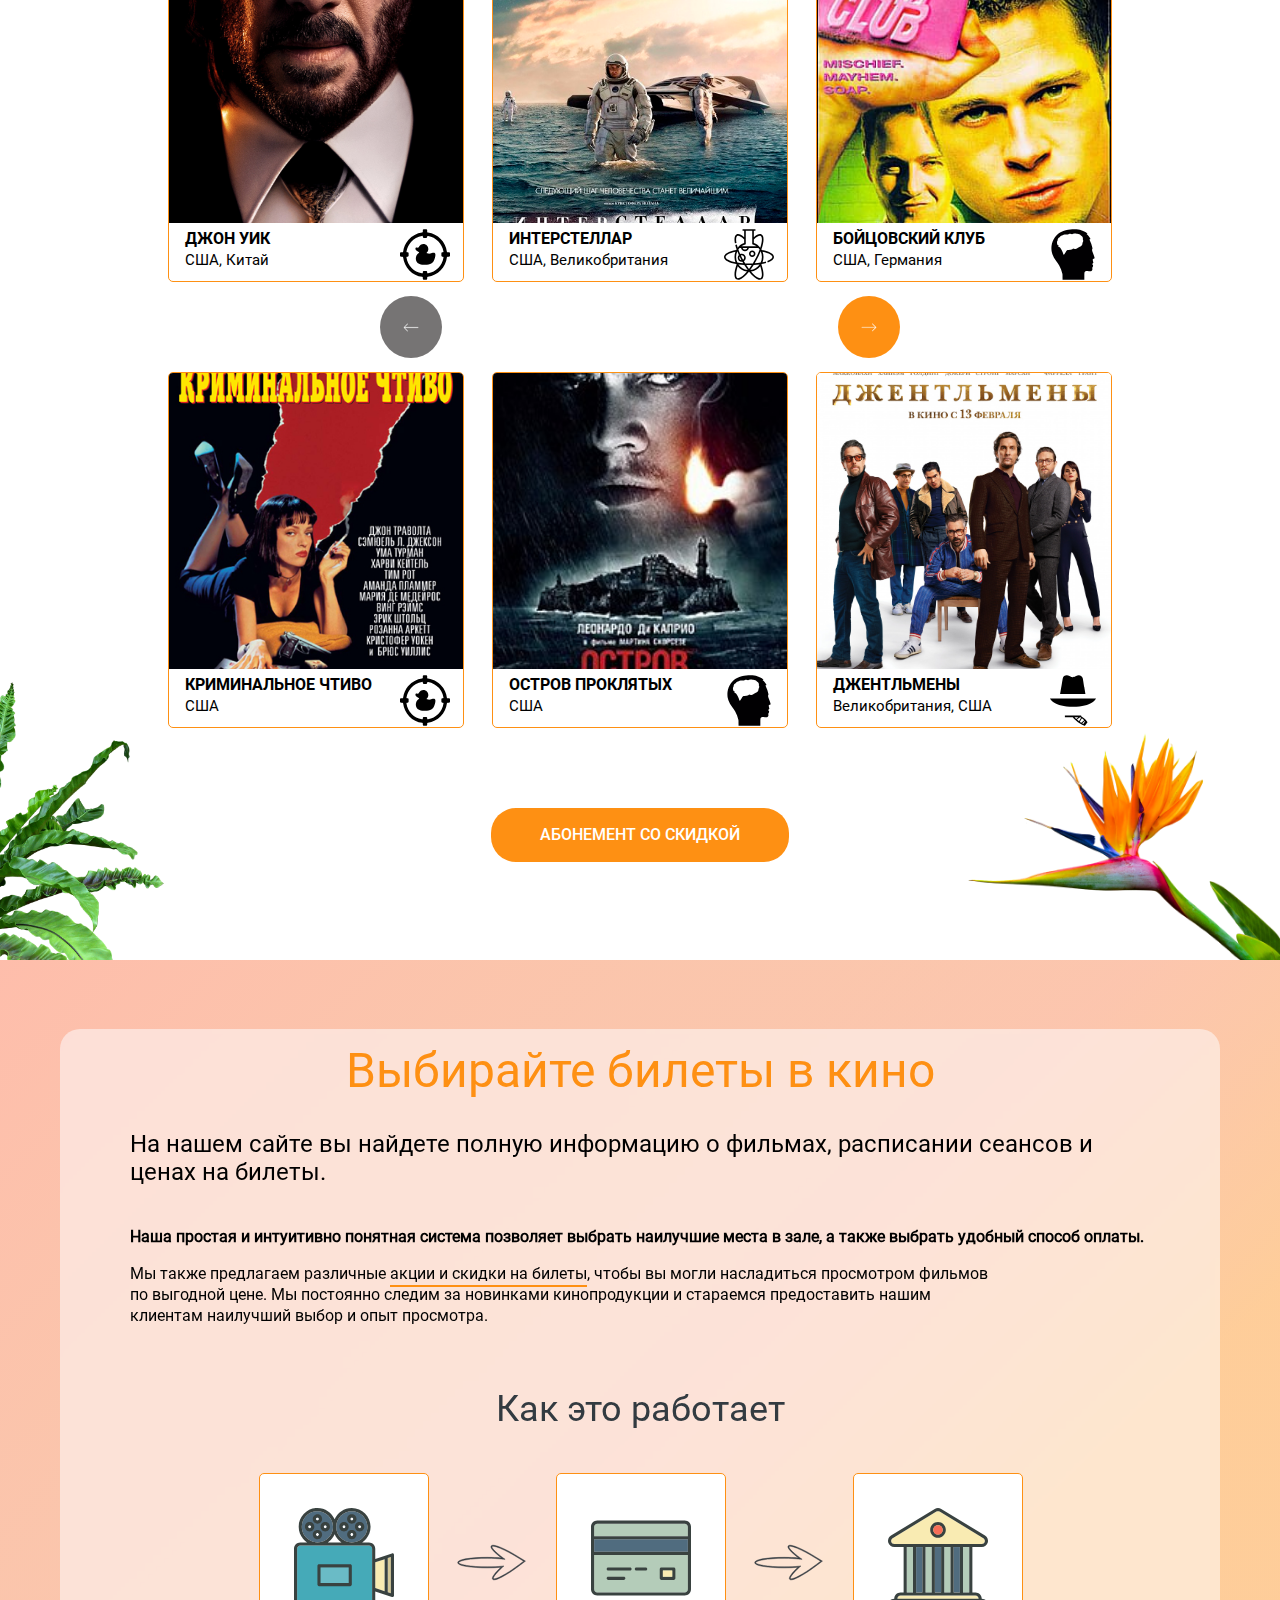
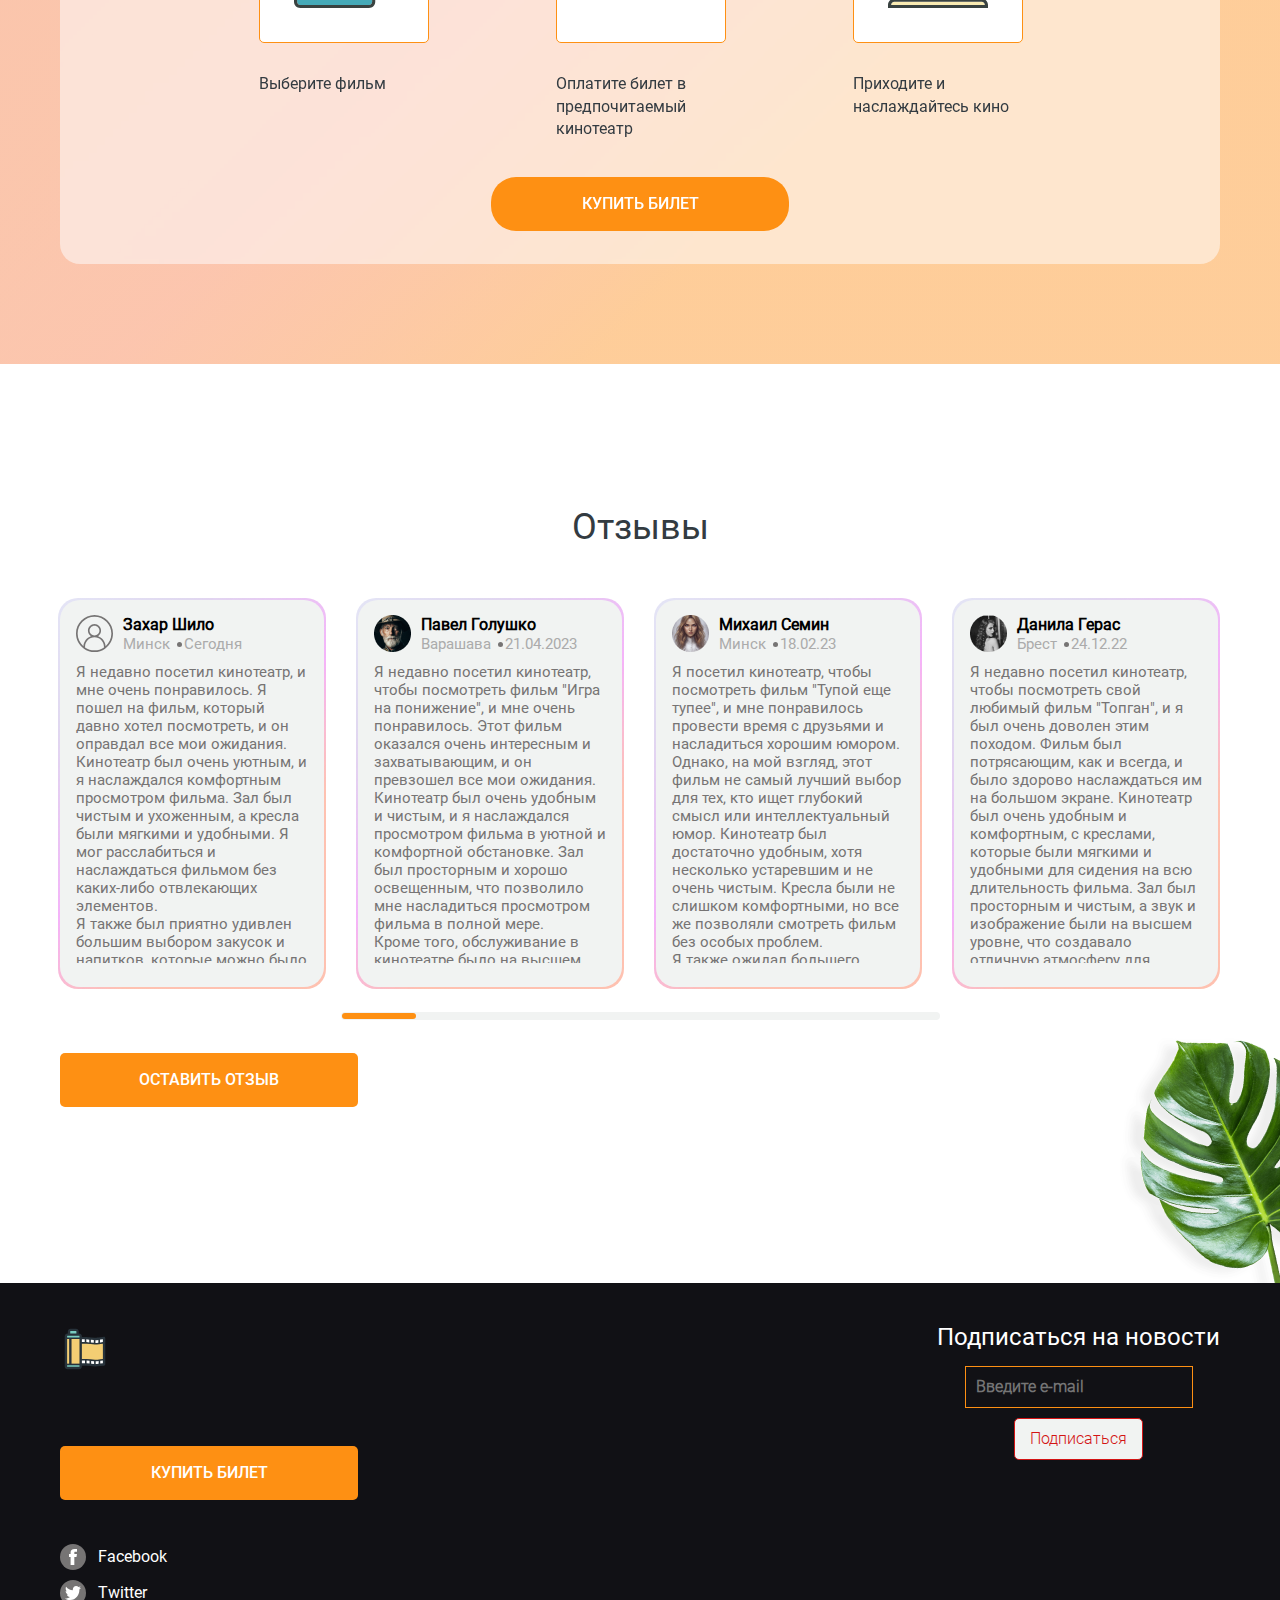
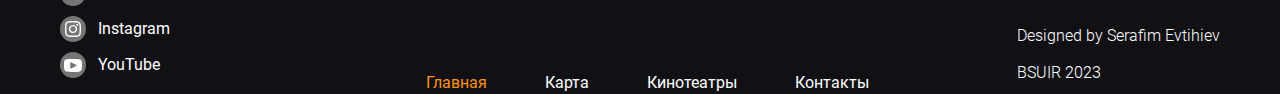
==== commit 14274794: "feat: add new functions" ====
--- a/pages/main/index.html
+++ b/pages/main/index.html
@@ -22,11 +22,10 @@
         <ul class="nav-list">
           <li><a href="#" class="nav-link active-link">Главная</a></li>
           <li>
-            <a href="https://www.google.com/maps/d/u/0/viewer?msa=0&mid=1p_DX5uzfIz5Q8N3FrCaeDAi7QuY&ll=53.34666061190815%2C-3.302197500000003&z=6"
-              target="_blank" class="nav-link">Карта</a>
-          </li>
-          <li>
-            <a href="https://www.tripadvisor.co.uk/Attractions-g186217-Activities-c48-England.html" target="_blank"
+            <a href="../map/map.html" target="_blank" class="nav-link">Карта</a>
+          </li>
+          <li>
+            <a href="https://www.tripadvisor.ru/Attractions-g294448-Activities-c56-t97-Minsk.html" target="_blank"
               class="nav-link">Кинотеатры</a>
           </li>
           <li><a href="../donate/donate.html" class="nav-link">Купить билет</a></li>
@@ -74,9 +73,11 @@
               </h1>
             </div>
           </div>
-          <button class="button round-button watch-button">
-            скорей в кино
-          </button>
+          <a href="../donate/donate.html">
+            <button class="button round-button watch-button">
+              скорей в кино
+            </button>
+          </a>
         </div>
       </div>
     </section>
@@ -194,7 +195,9 @@
               </div>
             </div>
           </div>
-          <button class="button round-button">Во всех кинотеатрах</button>
+          <a href="../abonement/abonement.html">
+            <button class="button round-button">Абонемент со скидкой</button>
+          </a>
         </div>
       </div>
     </section>
--- a/pages/main/styles/styles.css
+++ b/pages/main/styles/styles.css
@@ -200,7 +200,7 @@
 
 .intro-block {
   margin-top: 12px;
-  margin-right: 96px; }
+  margin-right: 196px; }
 
 .intro-content {
   position: relative; }
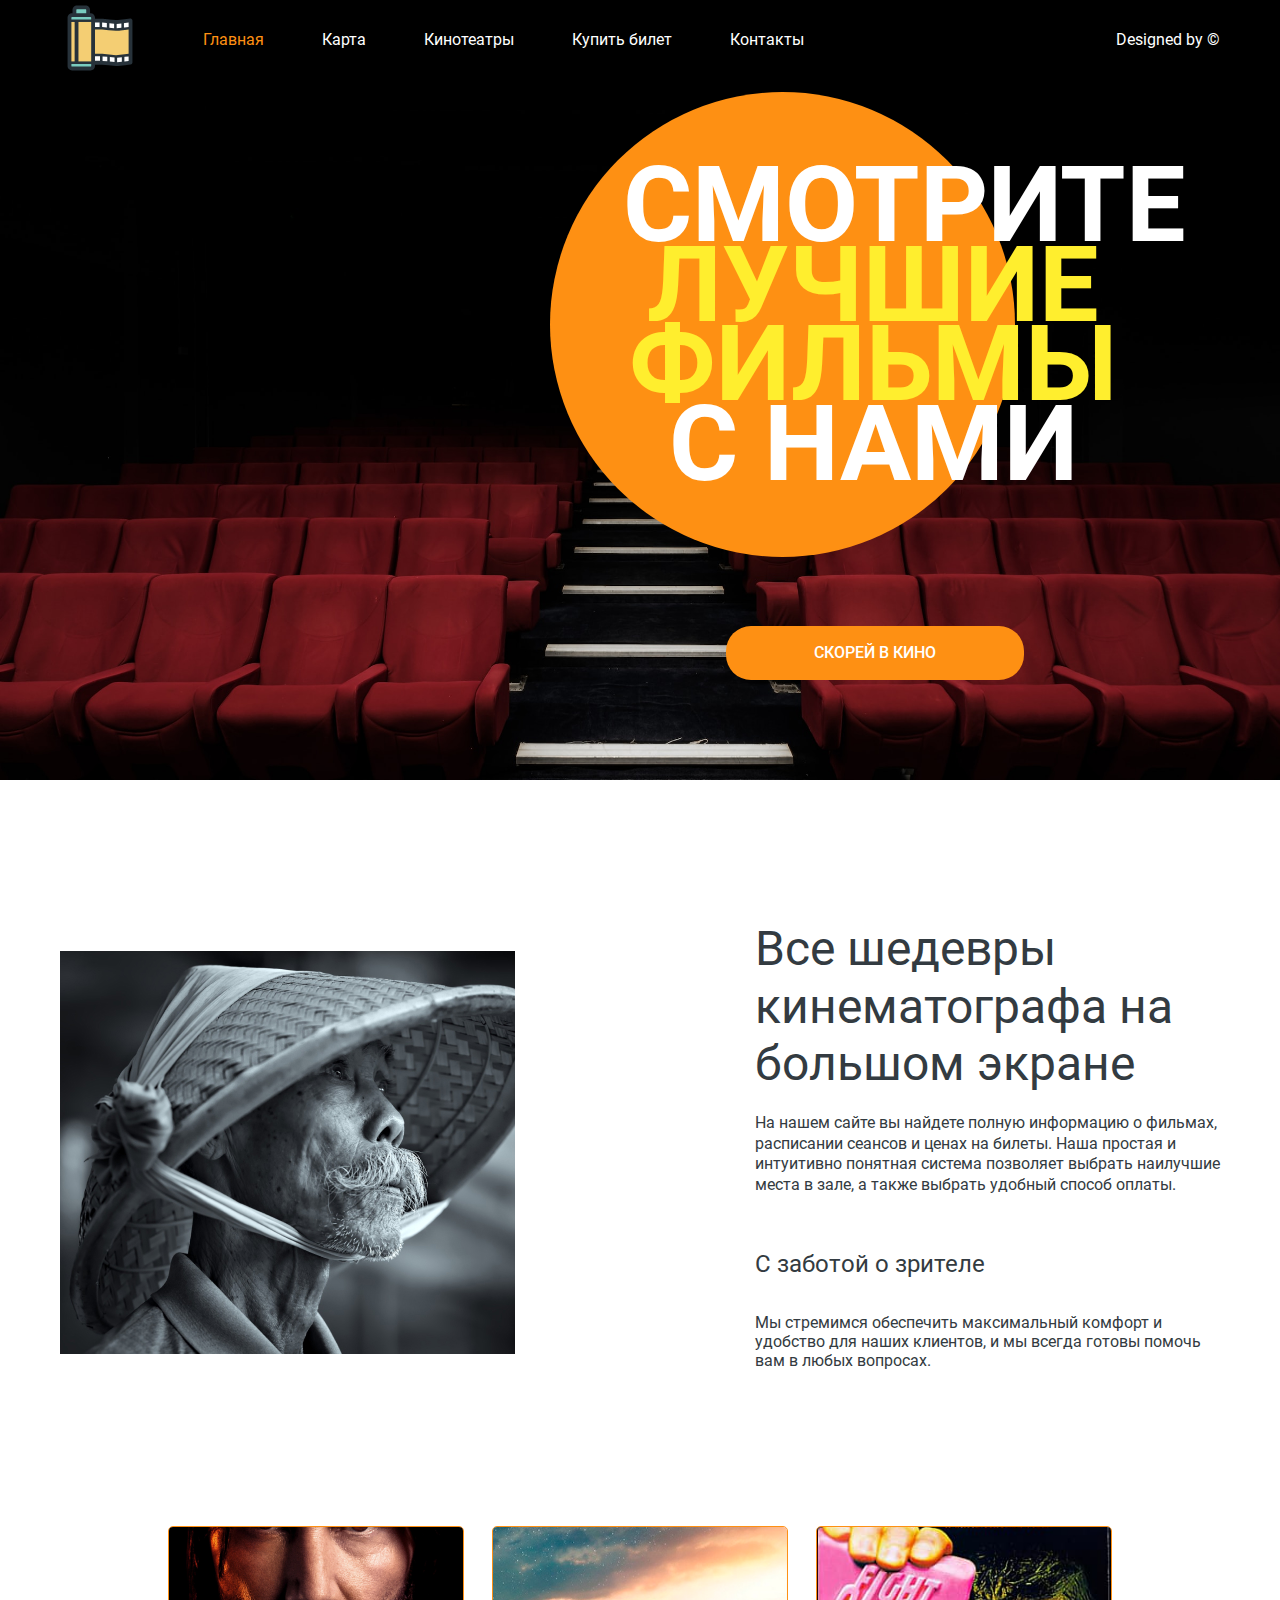
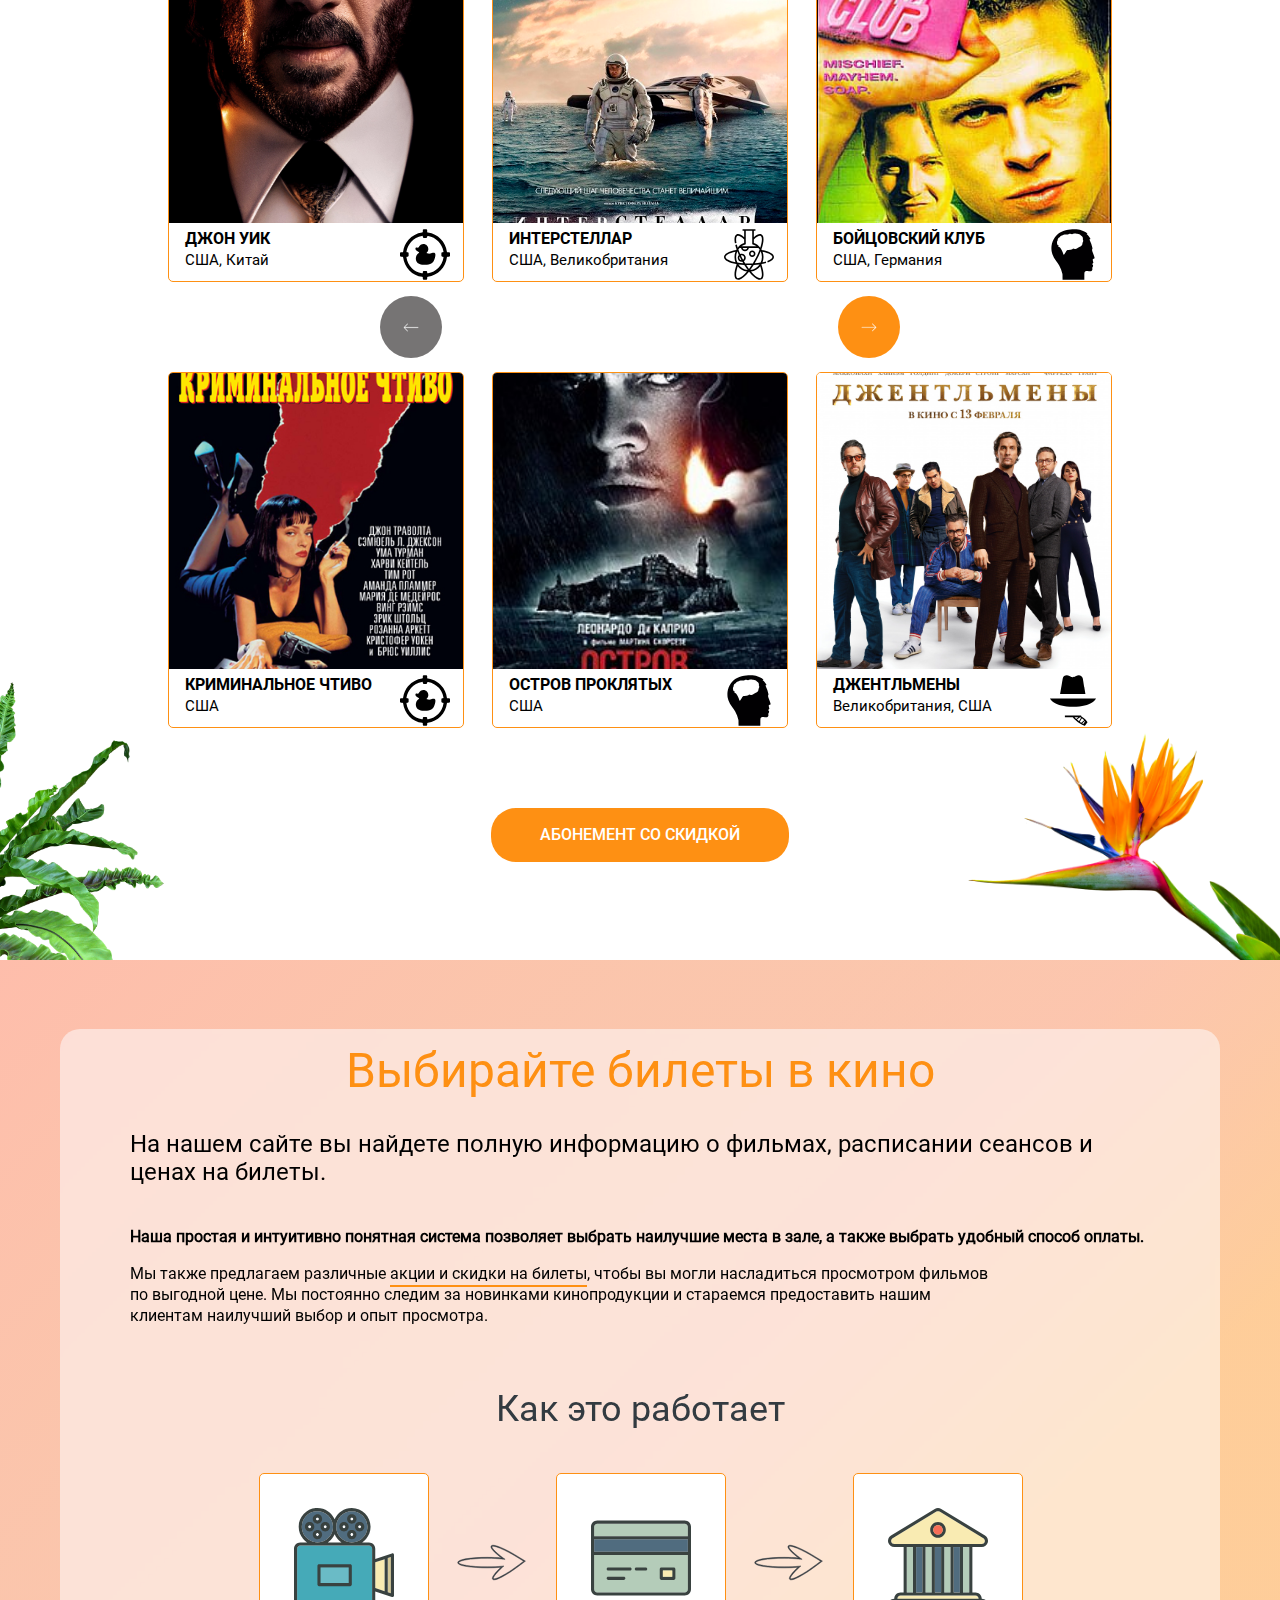
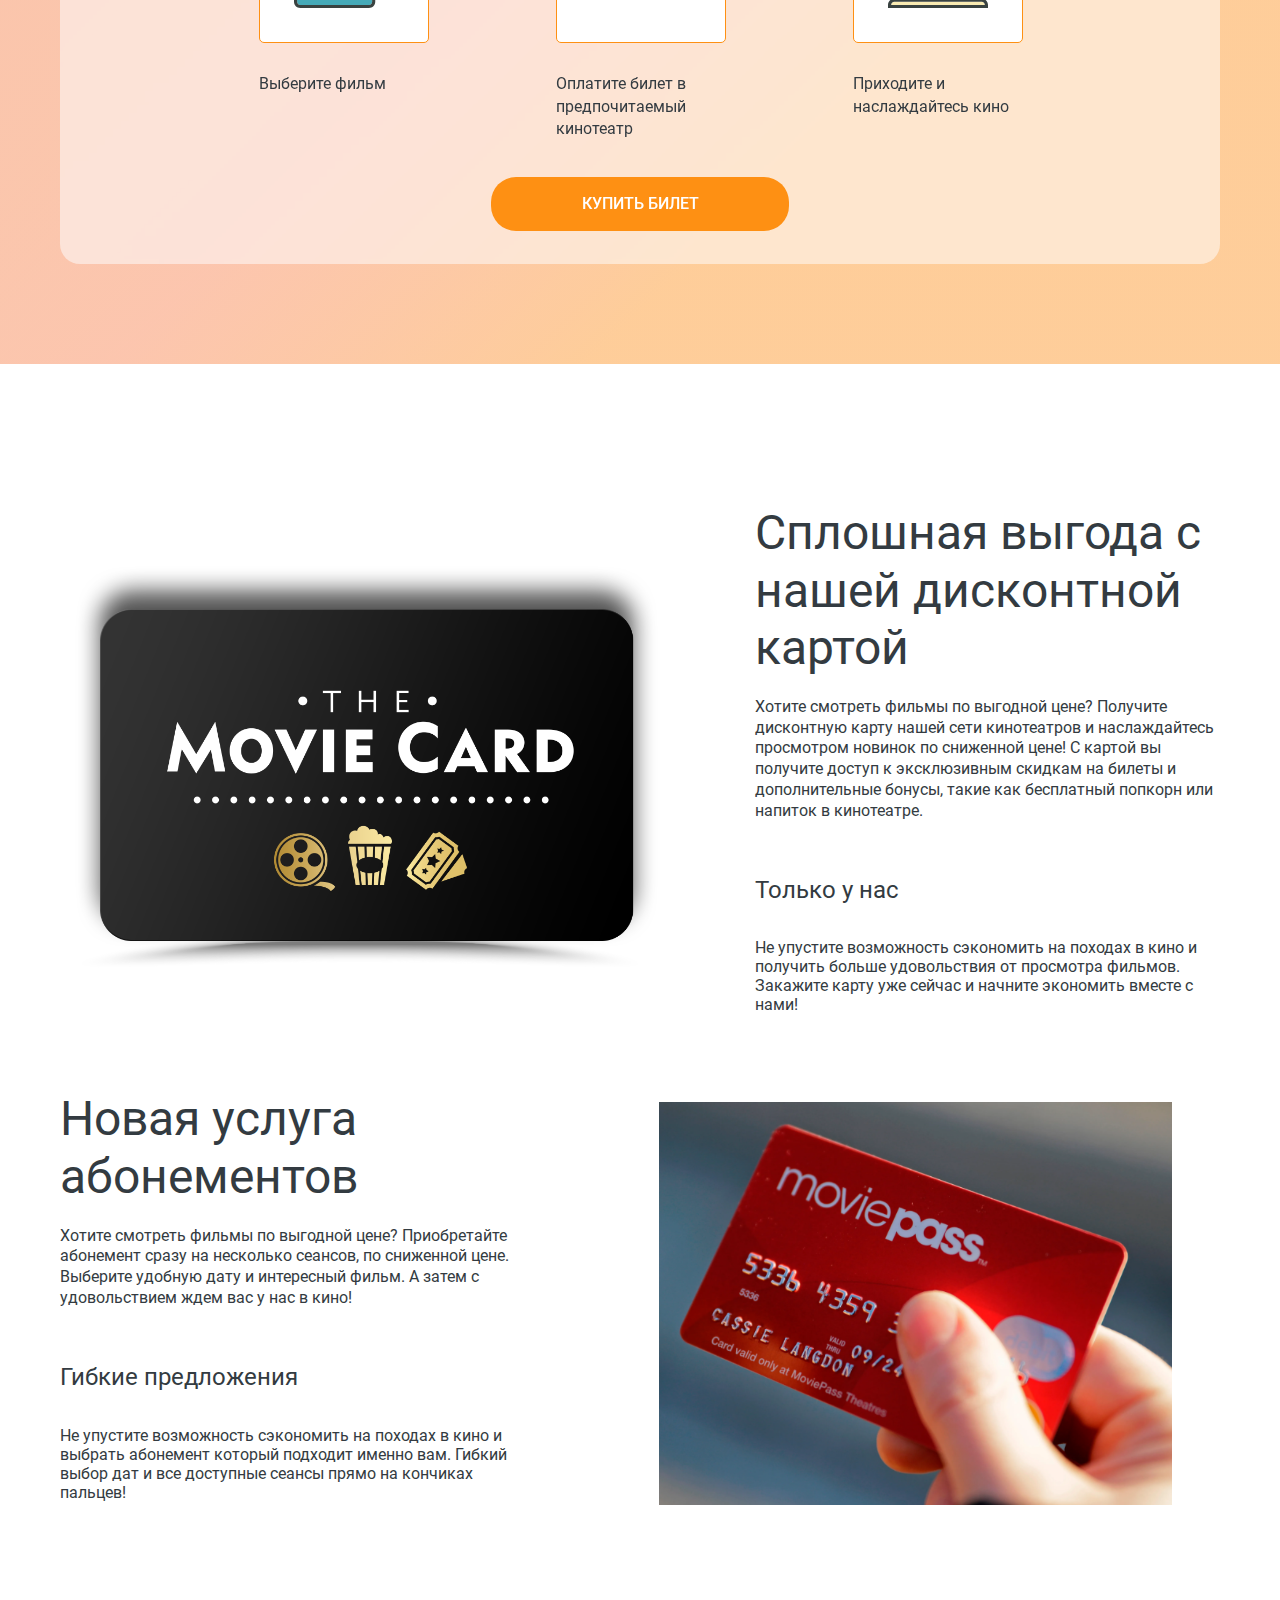
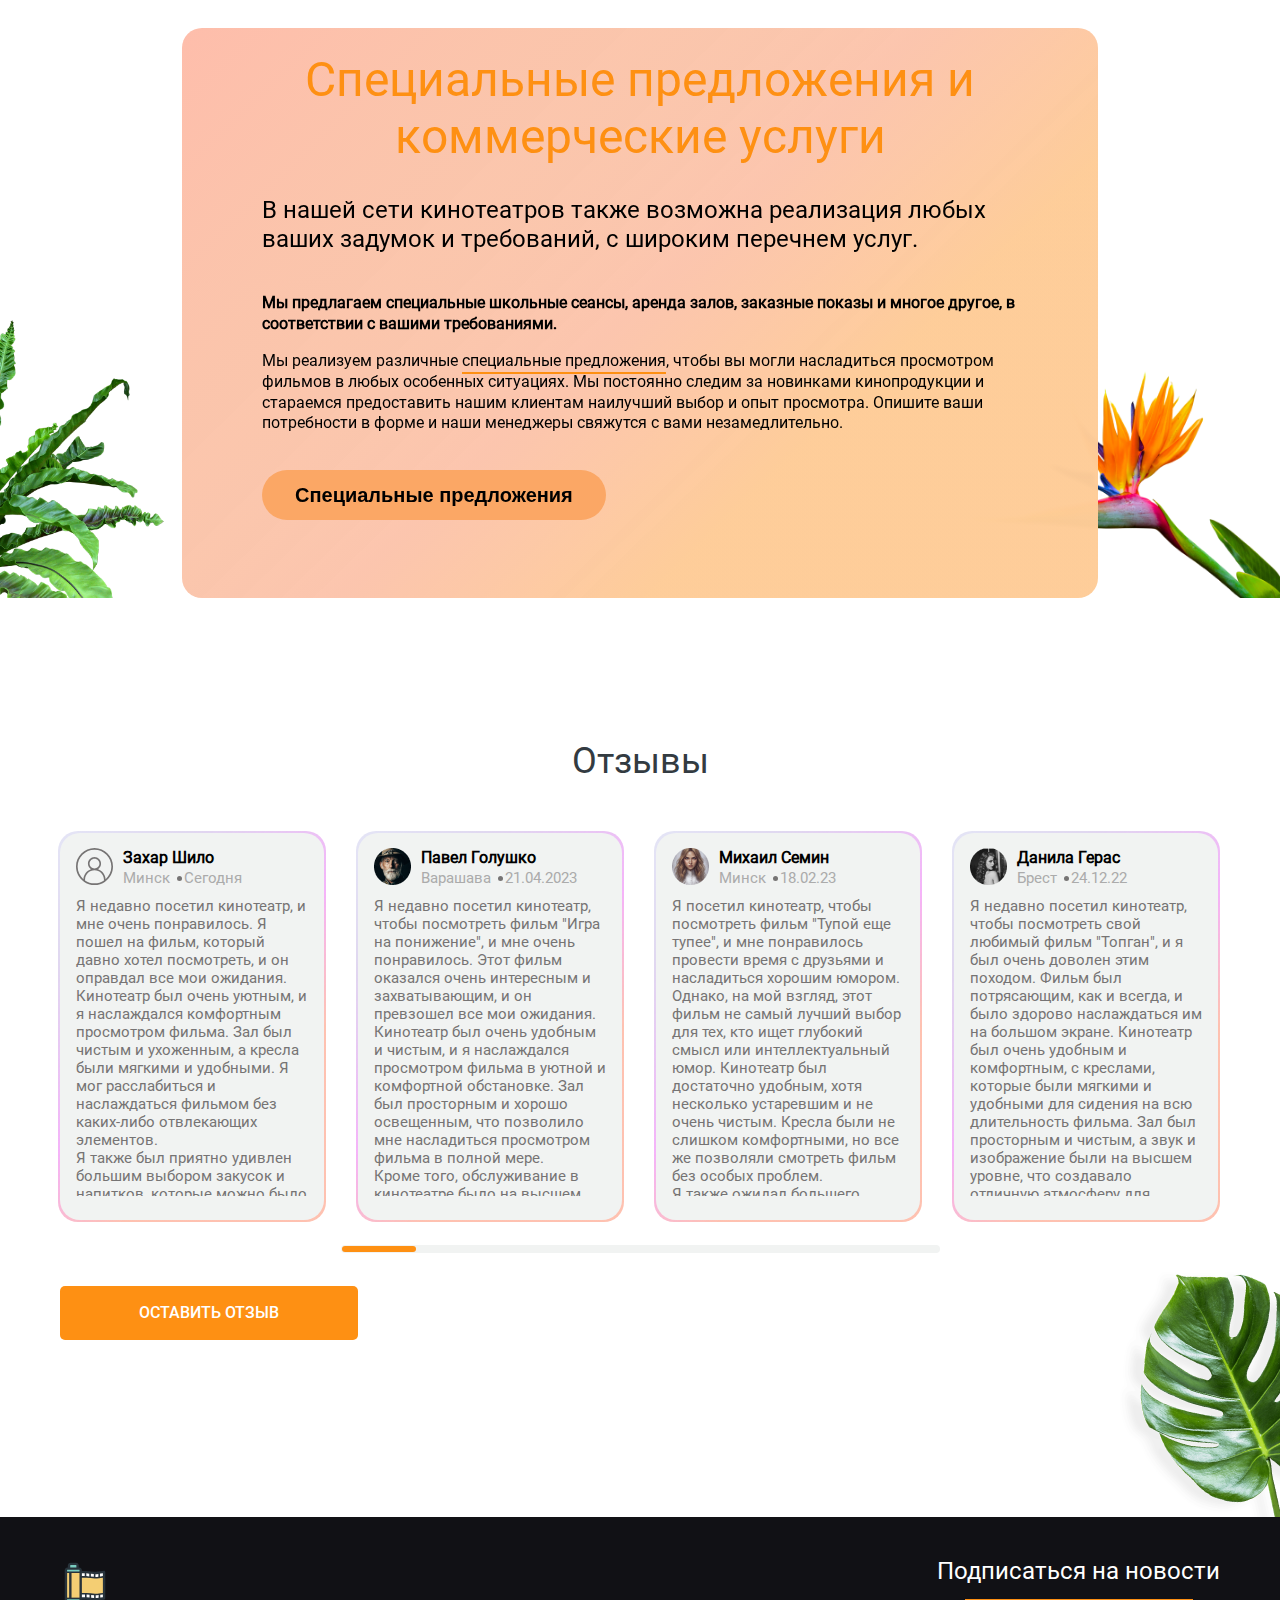
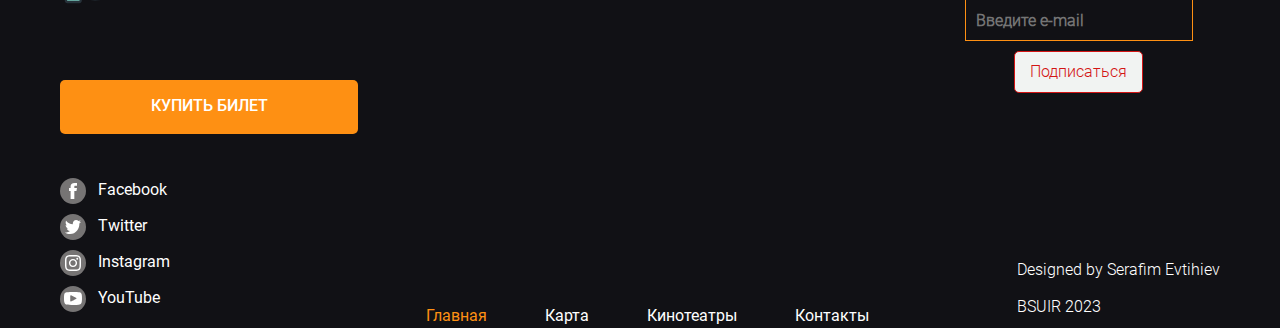
==== commit 77b07201: "add forms and specials" ====
--- a/pages/main/index.html
+++ b/pages/main/index.html
@@ -11,6 +11,19 @@
 </head>
 
 <body>
+  <!--Start of Tawk.to Script-->
+  <script type="text/javascript">
+    var Tawk_API = Tawk_API || {}, Tawk_LoadStart = new Date();
+    (function () {
+      var s1 = document.createElement("script"), s0 = document.getElementsByTagName("script")[0];
+      s1.async = true;
+      s1.src = 'https://embed.tawk.to/6380caddb0d6371309d11685/1ginhgsk7';
+      s1.charset = 'UTF-8';
+      s1.setAttribute('crossorigin', '*');
+      s0.parentNode.insertBefore(s1, s0);
+    })();
+  </script>
+  <!--End of Tawk.to Script-->
   <header class="header">
     <div class="container header-container">
       <div class="logo">
@@ -36,18 +49,17 @@
       <div class="dropdown-menu" hidden>
         <div class="dropdown-logo">
           <a href="#">
-            <img src="../../assets/icons/logo.png" alt="logo" />
+            <img src="../../assets/icons/logo-film.svg" alt="logo" class="film-dropdown" />
           </a>
         </div>
         <nav class="nav nav-dropdown">
           <ul class="nav-list-dropdown">
             <li><a href="#" class="nav-link active-link">Главная</a></li>
             <li>
-              <a href="https://www.google.com/maps/d/u/0/viewer?msa=0&mid=1p_DX5uzfIz5Q8N3FrCaeDAi7QuY&ll=53.34666061190815%2C-3.302197500000003&z=6"
-                target="_blank" class="nav-link">Карта</a>
+              <a href="../map/map.html" target="_blank" class="nav-link">Карта</a>
             </li>
             <li>
-              <a href="https://www.tripadvisor.co.uk/Attractions-g186217-Activities-c48-England.html" target="_blank"
+              <a href="https://www.tripadvisor.ru/Attractions-g294448-Activities-c56-t97-Minsk.html" target="_blank"
                 class="nav-link">Кинотеатры</a>
             </li>
             <li>
@@ -257,6 +269,88 @@
         </div>
       </div>
     </section>
+    <section class="info-section">
+      <img src="../../assets/images/backstage-flower-top-right.png" alt="flower" class="backstage-flower-top" />
+      <img src="../../assets/images/backstage-flower-bot-left.png" alt="flower" class="backstage-flower-bot-l" />
+      <img src="../../assets/images/backstage-flower-bot-right.png" alt="flower" class="backstage-flower-bot-r" />
+      <div class="container info-container">
+        <div data-tf-sidetab="buNGF1Aw" data-tf-opacity="100" data-tf-iframe-props="title=Registration Form"
+          data-tf-transitive-search-params data-tf-button-color="#FBA765" data-tf-button-text="Специальные предложения"
+          data-tf-medium="snippet" style="all:unset;"></div>
+        <script src="//embed.typeform.com/next/embed.js"></script>
+        <div class="backstage">
+          <div class="discount-image-block"></div>
+          <div class="backstage-text-block">
+            <button class="button round-button watch-button">
+              скорей в кино
+            </button>
+            <h2 class="backstage-h2">
+              Сплошная выгода с нашей дисконтной картой
+            </h2>
+            <p class="backstage-text">
+              Хотите смотреть фильмы по выгодной цене? Получите дисконтную карту нашей сети кинотеатров и наслаждайтесь
+              просмотром новинок по сниженной цене! С картой вы получите доступ к эксклюзивным скидкам на билеты и
+              дополнительные бонусы, такие как бесплатный попкорн или напиток в кинотеатре.
+            </p>
+            <h3 class="backstage-h3">Только у нас</h3>
+            <p>
+              Не упустите возможность
+              сэкономить на походах в кино и получить больше удовольствия от просмотра фильмов. Закажите карту уже
+              сейчас и начните экономить вместе с нами!
+            </p>
+          </div>
+        </div>
+      </div>
+      <div class="container abonement-container">
+        <div class="backstage-text-block">
+          <button class="button round-button watch-button">
+            скорей в кино
+          </button>
+          <h2 class="backstage-h2">
+            Новая услуга абонементов
+          </h2>
+          <p class="backstage-text">
+            Хотите смотреть фильмы по выгодной цене? Приобретайте абонемент сразу на несколько сеансов, по сниженной
+            цене. Выберите удобную дату и интересный фильм. А затем с удовольствием ждем вас у нас в кино!
+          </p>
+          <h3 class="backstage-h3">Гибкие предложения</h3>
+          <p>
+            Не упустите возможность
+            сэкономить на походах в кино и выбрать абонемент который подходит именно вам. Гибкий выбор дат и все
+            доступные сеансы прямо на кончиках пальцев!
+          </p>
+        </div>
+        <div class="abonement-image"></div>
+      </div>
+      <div class="container specials-container">
+        <div class="friend-text-block">
+          <h2 class="friend-h2">Специальные предложения и коммерческие услуги</h2>
+          <h3 class="friend-h4">
+            В нашей сети кинотеатров также возможна реализация любых ваших задумок и требований, с широким перечнем
+            услуг.
+          </h3>
+          <p class="friend-p-bold">
+            Мы предлагаем специальные школьные сеансы, аренда залов, заказные показы и многое другое, в соответствии с
+            вашими требованиями.
+          </p>
+          <p class="friend-p">
+            Мы реализуем различные <a href="https://3xkznlkn7r3.typeform.com/to/buNGF1Aw" target="_blank"
+              class="fund-link"><span class="underline">специальные предложения</span></a>, чтобы вы могли насладиться
+            просмотром фильмов в
+            любых особенных ситуациях. Мы постоянно следим за новинками кинопродукции и стараемся предоставить нашим
+            клиентам
+            наилучший выбор и опыт просмотра. Опишите ваши потребности в форме и наши менеджеры свяжутся с вами
+            незамедлительно.
+
+          </p>
+        </div>
+        <button data-tf-popup="buNGF1Aw" data-tf-opacity="100" data-tf-size="100"
+          data-tf-iframe-props="title=Registration Form" data-tf-transitive-search-params data-tf-medium="snippet"
+          style="all:unset;font-family:Helvetica,Arial,sans-serif;display:inline-block;max-width:100%;white-space:nowrap;overflow:hidden;text-overflow:ellipsis;background-color:#FBA765;color:#000;font-size:20px;border-radius:25px;padding:0 33px;font-weight:bold;height:50px;cursor:pointer;line-height:50px;text-align:center;margin:0;text-decoration:none; margin-left: 70px;margin-top: 20px;">Специальные
+          предложения</button>
+        <script src="//embed.typeform.com/next/embed.js"></script>
+      </div>
+    </section>
     <section class="testimonials-section">
       <img src="../../assets/images/leave.png" alt="leave" class="leave-bg" />
       <div class="container testimonials-container">
--- a/pages/main/styles/styles.css
+++ b/pages/main/styles/styles.css
@@ -141,8 +141,10 @@
       color: #fe9013; }
 
 .dropdown-logo {
-  filter: invert(61%) sepia(22%) saturate(2347%) hue-rotate(350deg) brightness(101%) contrast(99%);
   width: 30%; }
+
+.film-dropdown {
+  width: 50px; }
 
 .burger-menu {
   display: none;
@@ -371,6 +373,37 @@
 
 .card-icon {
   width: 50px; }
+
+.discount-image-block {
+  width: 609px;
+  height: 403px;
+  background-image: url(../../../assets/images/discount-card.png);
+  background-position: center;
+  background-size: contain;
+  background-repeat: no-repeat; }
+
+.abonement-container {
+  margin-top: 60px;
+  display: flex;
+  align-items: center;
+  justify-content: space-between; }
+
+.abonement-image {
+  width: 609px;
+  height: 403px;
+  background-image: url(../../../assets/images/abonement.png);
+  background-position: center;
+  background-size: contain;
+  background-repeat: no-repeat; }
+
+.specials-container {
+  background: linear-gradient(315.75deg, rgba(254, 210, 144, 0.7) 30.06%, #febdab 100.95%, rgba(254, 210, 144, 0.7) 106.36%), linear-gradient(315.75deg, rgba(254, 189, 171, 0.74) 30.06%, rgba(243, 169, 248, 0.66) 50.74%, #e0d8f0 80.49%, #eaf7fe 127.9%, #eaf7fe 149.54%), linear-gradient(315.75deg, rgba(254, 189, 171, 0.74) 30.06%, rgba(243, 169, 248, 0.66) 50.74%, #e0d8f0 80.49%, #eaf7fe 127.9%, #eaf7fe 149.54%);
+  backdrop-filter: blur(2px);
+  border-radius: 20px;
+  width: 70%;
+  height: 550px;
+  margin-top: 110px;
+  padding: 10px; }
 
 .friend-section {
   min-height: 1004px;
